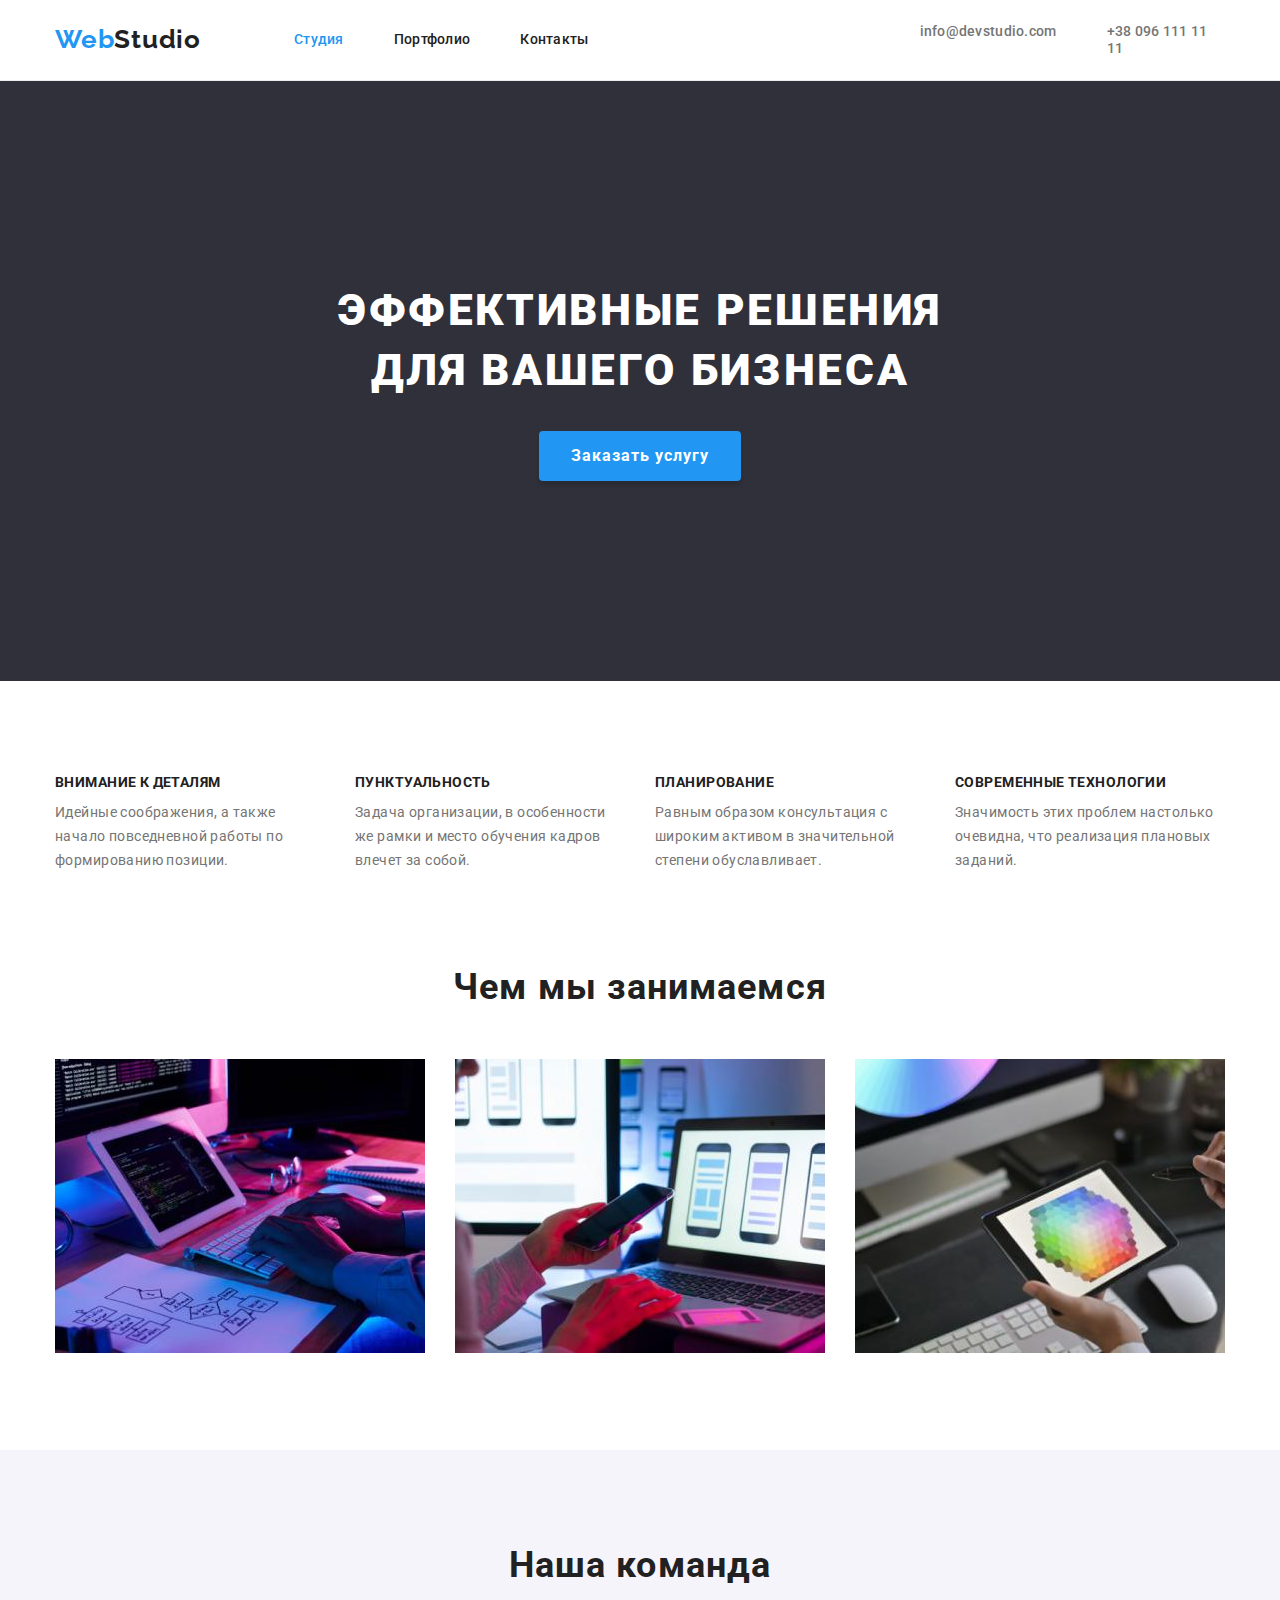
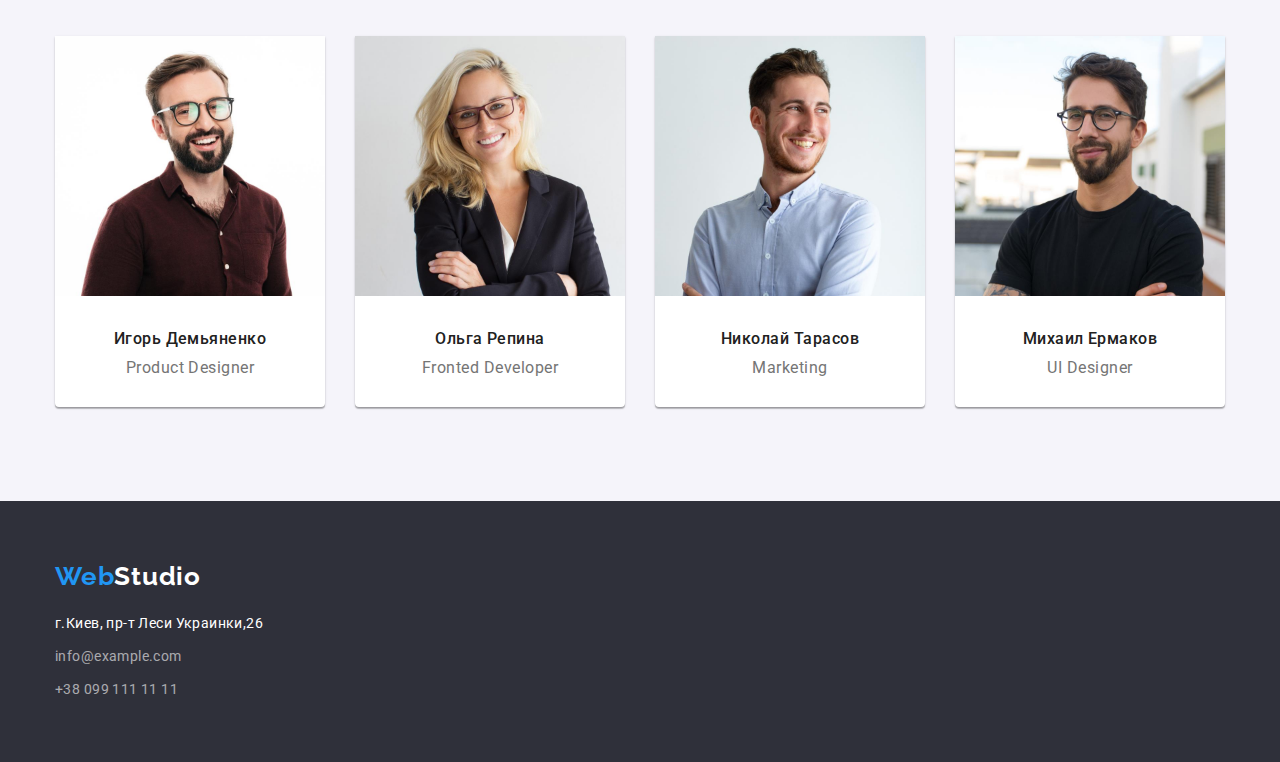
==== index.html @ 46202346 "create hw4" ====
<!DOCTYPE html>
<html lang="ru">
<head>
    <meta charset="UTF-8">
    <meta http-equiv="X-UA-Compatible" content="IE=edge">
    <meta name="viewport" content="width=device-width, initial-scale=1.0">
    <title lang="en">Web Studio</title>
    <link rel="stylesheet" href="https://fonts.googleapis.com/css2?family=Raleway:wght@700&family=Roboto:wght@400;500;700;900&display=swap">
    <link rel="stylesheet" href="https://cdnjs.cloudflare.com/ajax/libs/modern-normalize/1.1.0/modern-normalize.css">
    <link rel="stylesheet" href="./css/styles.css">
    
    

</head>

<body class="page">
    
    <header class="header">
        <div class="container">
        <div class="nav-container">
            <a href="#hero" class="logo" lang="en"><span class="bluelogo">Web</span>Studio</a>
        <nav class="navigation">
            <ul class="navigation-items list">
                <li class="nav-item"><a href="#hero" class="navigation-link current contactinfo">Студия</a></li>
                <li class="nav-item"><a href="./portfolio.html" class="navigation-link contactinfo">Портфолио</a></li>
                <li class="nav-item"><a href="#contacts" class="navigation-link contactinfo">Контакты</a></li>
            </ul>
        </nav>
            <ul class="contact list">
                <li class="contact-item"><a href="mailto:info@devstudio.com" class="contactmail contactinfo">info@devstudio.com</a></li>
                <li class="contact-item"><a href="tel:+380961111111" class="contactphone contactinfo">+38 096 111 11 11</a></li>
            </ul>
        </div>
        </div>
    </header>

    
    <main>
    
        <section class="hero" id="hero">
            <h1 class="hero-title">Эффективные решения для вашего бизнеса</h1>
            <button type="button" class="reserv">Заказать услугу</button>
        </section>
    
        <section class="section benefits">
        <div class="container">
            <h2 class="visually-hidden">Преимущества</h2>
            <ul class="ourbenefits list">
                <li class="benefits-items">
                    <h3 class="benefits-subtitle">Внимание к деталям</h3>
                    <p class="benefits-text"> Идейные соображения, а также начало повседневной работы по формированию позиции.</p>
                </li>
                <li class="benefits-items">
                    <h3 class="benefits-subtitle">Пунктуальность</h3>
                    <p class="benefits-text"> Задача организации, в особенности же рамки и место обучения кадров влечет за собой.</p>
                </li>
                <li class="benefits-items">
                    <h3 class="benefits-subtitle">Планирование</h3>
                    <p class="benefits-text"> Равным образом консультация с широким активом в значительной степени обуславливает.</p>   
                </li>
                <li class="benefits-items">
                    <h3 class="benefits-subtitle">Современные технологии</h3>
                    <p class="benefits-text"> Значимость этих проблем настолько очевидна, что реализация плановых заданий.</p>     
                </li>
            </ul>
        </div>
        </section>

        <section class="about-us section">
        <div class="container">
            <h2 class="section-title">Чем мы занимаемся</h2>
            <ul class="aboutusgallery list">
                <li class="about-item"><img src="./images/img1.jpg" alt="розробка програмного забеспечення" width="370" class="aboutusimg"></li>
                <li class="about-item"><img src="./images/img2.jpg" alt="тестування мобільного додатку" width="370" class="aboutusimg"></li>
                <li class="about-item"><img src="./images/img3.jpg" alt="робота з політрою кольорів" width="370" class="aboutusimg"></li>
            </ul>
        </div>
        </section>
        
        <section class="section team">
            <div class="container">
            <h2 class="team-title">Наша команда</h2>
            <ul class="teamgallery list">
                <li class="team-item">
                    <img src="./images/igorfoto.jpg" alt="foto igor designer" width="270" height="260" class="member-img">
                    <div class="info-team">
                    <h3 class="subtitle-membername">Игорь Демьяненко</h3>
                    <p class="text-memberposition" lang="en">Product Designer</p>
                    </div>
                </li>
                <li class="team-item">
                    <img src="./images/olgafoto.jpg" alt="foto olga developer" width="270" height="260" class="member-img">
                    <div class="info-team">
                    <h3 class="subtitle-membername">Ольга Репина</h3>
                    <p class="text-memberposition" lang="en">Fronted Developer</p>
                    </div>
                </li>
                <li class="team-item">
                    <img src="./images/nikolayfoto.jpg" alt="foto nikolay marketing" width="270" height="260" class="member-img">
                    <div class="info-team">
                    <h3 class="subtitle-membername">Николай Тарасов</h3>
                    <p class="text-memberposition" lang="en">Marketing</p>
                    </div>
                </li>
                <li class="team-item">
                    <img src="./images/michailfoto.jpg" alt="foto michail designer" width="270" height="260" class="member-img">
                    <div class="info-team">
                    <h3 class="subtitle-membername">Михаил Ермаков</h3>
                    <p class="text-memberposition" lang="en">UI Designer</p>
                    </div>
                </li>
            </ul>
            </div>
        </section>
        
    </main>

    
    <footer class="footer" id="contacts">
        <div class="container">
            <div class="contacts-container">
          <a href="/index.html" class="logofooter"><span class="bluelogo">Web</span>Studio</a>
          <address class="address">
              <ul class="address list">
                  <li class="address-item">
                  <a href="https://www.google.com/maps/place/%D0%B1%D1%83%D0%BB%D1%8C%D0%B2%D0%B0%D1%80+%D0%9B%D0%B5%D1%81%D1%96+%D0%A3%D0%BA%D1%80%D0%B0%D1%97%D0%BD%D0%BA%D0%B8,+26,+%D0%9A%D0%B8%D1%97%D0%B2,+02000/@50.4265807,30.5361971,17z/data=!3m1!4b1!4m5!3m4!1s0x40d4cf0e033ecbe9:0x57a4dffefec77da0!8m2!3d50.4265807!4d30.5383858" target="_blank" class="addresslink-footer contactinfo">г.Киев, пр-т Леси Украинки,26</a>
                  </li> 
                  <li class="address-item">
                  <a href="mailto:info@example.com" class="mail-footer contactinfo">info@example.com</a>
                  </li>
                  <li class="address-item">
                  <a href="tel:+380991111111" class="phone-footer contactinfo">+38 099 111 11 11</a>
                  </li>
            </ul>
          </address>
        </div>
        </div>
    </footer>

</body>
</html>
---- css/styles.css ----
/* основний колір тексту - #212121 */
/* другий колір тексту - #757575 */
/* білий текст та фон - #FFFFFF */
/* колір тексту футер - rgba(255, 255, 255, 0.6) */
/* колір акценту - #2196F3 */
/* колір фону 1 - #E5E5E5 */
/* колір фону 2 - #F5F4FA */
/* колір фону herofooter - #2F303A */
/* шрифти - Roboto, Raleway */

:root {
    --primary-text-color:#212121 ;
    --secondary-text-color: #757575;
    --mainwhite-color:#FFFFFF;
    --color-text-footer:rgba(255, 255, 255, 0.6);
    --accent-color:#2196F3;
    --primary-bg-color: #E5E5E5;
    --secondary-bg-color:#F5F4FA;
    --hero-bg-color:#2F303A;
}
.visually-hidden {
    position: absolute;
    width: 1px;
    height: 1px;
    margin: -1px;
    border: 0;
    padding: 0;
    white-space: nowrap;
    clip-path: inset(100%);
    clip: rect(0 0 0 0);
    overflow: hidden;
}
html {
    scroll-behavior: smooth;
}
body {
    font-family: "Roboto",sans-serif;
    font-size: 14px;
    color: var(--primary-text-color);
    background-color: var(--mainwhite-color);
}
.list {
    list-style: none;
}
h1,
h2,
h3,
h4,
h5,
h6,
p,
ul {
    margin: 0;
    padding: 0;
}
.container {
    width: 1200px;
    margin: 0 auto;
    padding-left: 15px;
    padding-right: 15px;
}
.section {
    padding-top: 94px;
    padding-bottom: 94px;
}

/* Header */

.bluelogo {
    color:var(--accent-color);
}
.container > .nav-container {
    display: flex;
    align-items: center;
}
.logo {
    display: block;
    font-weight: 700;
    font-family: "Raleway", sans-serif;
    font-size: 26px;
    line-height: 1.19;
    letter-spacing: 0.03em;
    color:var(--primary-text-color);
    text-decoration: none;
    padding-top: 24px;
    padding-bottom: 25px;
}
.navigation {
    margin-left: 93px;
}
.navigation-link {
    text-decoration: none;
    font-weight: 500;
    line-height: 1.14;
    letter-spacing: 0.02em; 
    color:var(--primary-text-color);
    padding-top: 32px;
    padding-bottom: 32px;
}
.navigation-items {
    display: flex;
}
.nav-item:not(:last-child) {
    margin-right: 50px;
}
.navigation-link.current {
    color: var(--accent-color);
}
.contact {
    display: flex;
    margin-left: 331px;
}
.contact > .contact-item:not(:last-child) {
    margin-right: 50px;
}
.contactinfo:hover,
.contactinfo:focus {
   color:var(--accent-color);
}
.contactphone, 
.contactmail {
    text-decoration: none;
    font-weight: 500;
    line-height: 1.14;
    letter-spacing: 0.02em;  
    color:var(--secondary-text-color);
}
.header {
    border-bottom: 1px solid #ECECEC;
}

/* Hero */

.hero {
    background-image: url(../images/bg.jpg);
    padding-top: 200px;
    padding-bottom: 200px;
}
.hero-title {
    color: var(--mainwhite-color);
    font-weight: 900;
    font-size: 44px;
    line-height: 1.36;
    text-align: center;
    letter-spacing: 0.06em;
    text-transform: uppercase;
    margin-bottom: 30px;
    margin-left: auto;
    margin-right: auto;
    width: 696px;
}
.reserv {
    background-color: var(--accent-color);
    color: var(--mainwhite-color);
    border: 0px;
    box-shadow: 0px 4px 4px rgba(0, 0, 0, 0.15);
    border-radius: 4px;
    font-weight: 700;
    font-size: 16px;
    line-height: 1.88;
    display: flex;
    align-items: center;
    text-align: center;
    letter-spacing: 0.06em;
    padding: 10px 32px;
    margin: 0 auto;
}
.reserv,
.button {
    cursor: pointer;
}
.reserv:hover,
.reserv:focus {
    background-color: #188CE8;
}
/* Benefits */

.benefits-subtitle {
    color: var(--primary-text-color);
    font-weight: 700;
    line-height: 1.14;
    font-size: 14px;
    letter-spacing: 0.03em;
    text-transform: uppercase;
    margin-bottom: 10px;
}
.benefits-text {
    color: var(--secondary-text-color);
    line-height: 1.71;
    letter-spacing: 0.03em;
}
.benefits-items {
    flex-basis: calc(100%/3 - 30px);
}
.benefits-items:not(:first-child) {
    margin-left: 30px;
}
.section-title {
    font-weight: 700;
    font-size: 36px;
    line-height: 1.17;
    text-align: center;
    letter-spacing: 0.03em;
    margin-bottom: 50px;
}
.aboutusgallery,
.ourbenefits {
    display: flex;
    justify-content: center;
}

/* about us */
.about-us {
    padding-top: 0;
}
.about-item:not(:first-child) {
    margin-left: 30px;
}
/* Team */

.team {
    background-color: var(--secondary-bg-color);
}
.subtitle-membername {
    font-weight: 500;
    font-size: 16px;
    line-height: 1.19;
    letter-spacing: 0.03em;
    text-align: center;
    margin-bottom: 10px;
}
.text-memberposition {
    color:var(--secondary-text-color);
    font-size: 16px;
    line-height: 1.19;
    letter-spacing: 0.03em;
    text-align: center;
}
.teamgallery {
    display: flex;
    justify-content: center;
}
.team-item {
    flex-basis: calc(100%/4 - 30px);
    background-color: var(--mainwhite-color);
    box-shadow: 0px 1px 3px rgba(0, 0, 0, 0.12), 0px 1px 1px rgba(0, 0, 0, 0.14), 0px 2px 1px rgba(0, 0, 0, 0.2);
    border-radius: 0px 0px 4px 4px;
}
.team-item:not(:first-child) {
    margin-left: 30px;
}
.team-title {
    font-weight: 700;
    font-size: 36px;
    line-height: 1.17;
    text-align: center;
    letter-spacing: 0.03em;
    margin-bottom: 50px;
}
.info-team {
    padding-top: 30px;
    padding-bottom: 30px;
}

/* Footer */

.footer {
    background-color: var(--hero-bg-color);
    padding-top: 60px;
    padding-bottom: 60px;
}
.addresslink-footer {
    color: var(--mainwhite-color);
    line-height: 1.714;
    letter-spacing: 0.03em;
    text-decoration: none;
}
.mail-footer, .phone-footer {
    color:var(--color-text-footer);
    line-height: 1.714;
    letter-spacing: 0.03em;
    text-decoration: none;
}
address {
    font-style: normal;
}
.logofooter {
    font-weight: 700;
    font-family: "Raleway", sans-serif;
    font-size: 26px;
    line-height: 1.19;
    letter-spacing: 0.03em;
    color:var(--mainwhite-color);
    text-decoration: none;
}
.address-item:not(:last-child) {
    margin-bottom: 9px;
}
.address-item:first-child {
    margin-top:20px
}
   
/* Portfolio */

.button-portfolio {
    background-color: var(--secondary-bg-color);
    color:var(--primary-text-color);
    border-radius: 4px;
    font-weight: 500;
    font-size: 16px;
    line-height: 1.63;
    text-align: center;
    letter-spacing: 0.03em;
    border: 0px;
    padding: 6px 22px;
}
.button-portfolio:hover,
.button-portfolio:focus {
    background-color: var(--accent-color);
    color: var(--mainwhite-color);
}
.filter-button {
    display: flex;
    justify-content: center;
    margin-bottom: 56px;
}
.button-item:not(:first-child) {
    margin-left: 8px;
}
.items-projects {
    display: flex;
    flex-wrap: wrap;
    justify-content: center; 
    margin-top: -30px;
    margin-left: -30px;
}
.projectcontainer {
    flex-basis: calc(100%/3 - 30px);
    margin-left: 30px;
    margin-top: 30px;
}
.portfolio-main {
    background-color: var(--primary-bg-color);
}
.project-subtitle {
    color: var(--primary-text-color);
    font-weight: 700;
    font-size: 18px;
    line-height: 2;
    letter-spacing: 0.06em;
    margin-bottom: 4px;
}
.project-text {
    color: var(--secondary-text-color);
    font-size: 16px;
    line-height: 1.88;
    letter-spacing: 0.03em;
}
.info-cards {
    border-bottom: 1px solid  #EEEEEE;
    border-left: 1px solid #EEEEEE;
    border-right: 1px solid #EEEEEE;
    padding: 20px 24px;
}
.link-portfolio {
    text-decoration: none;
}
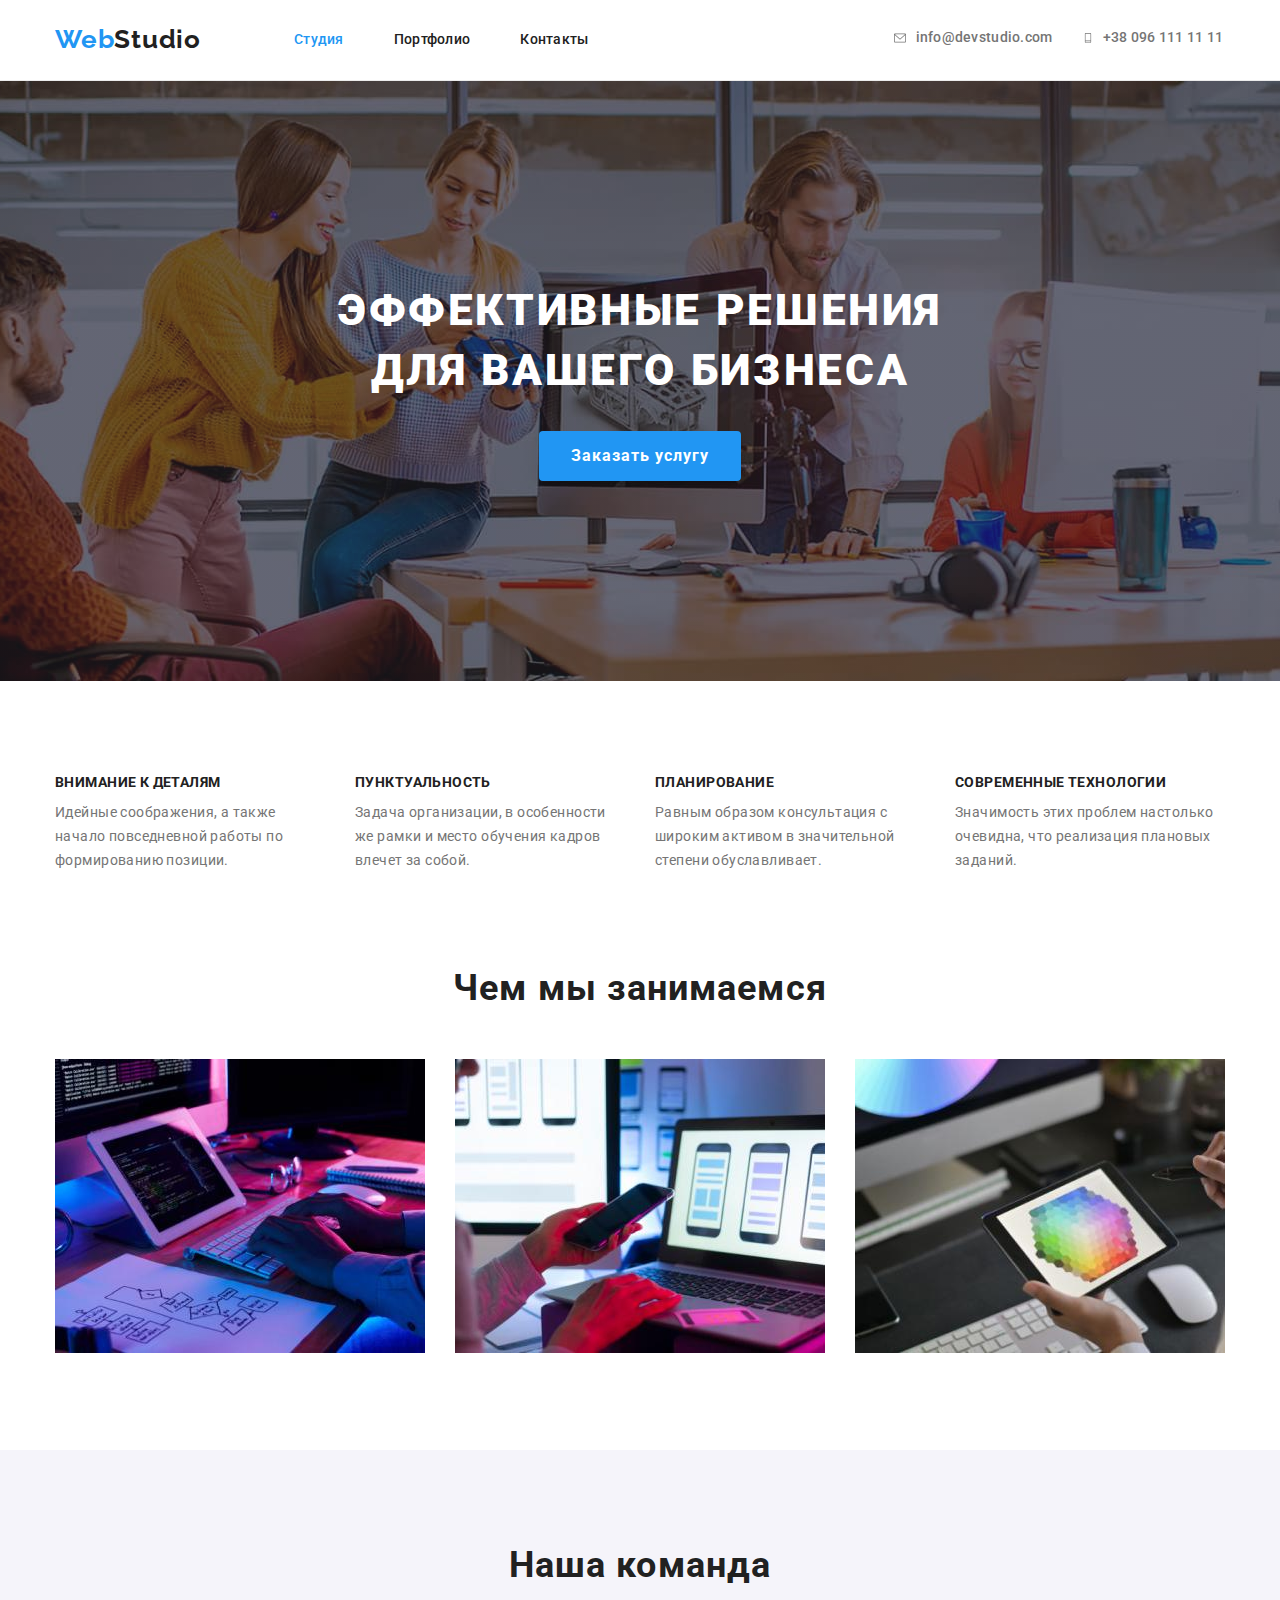
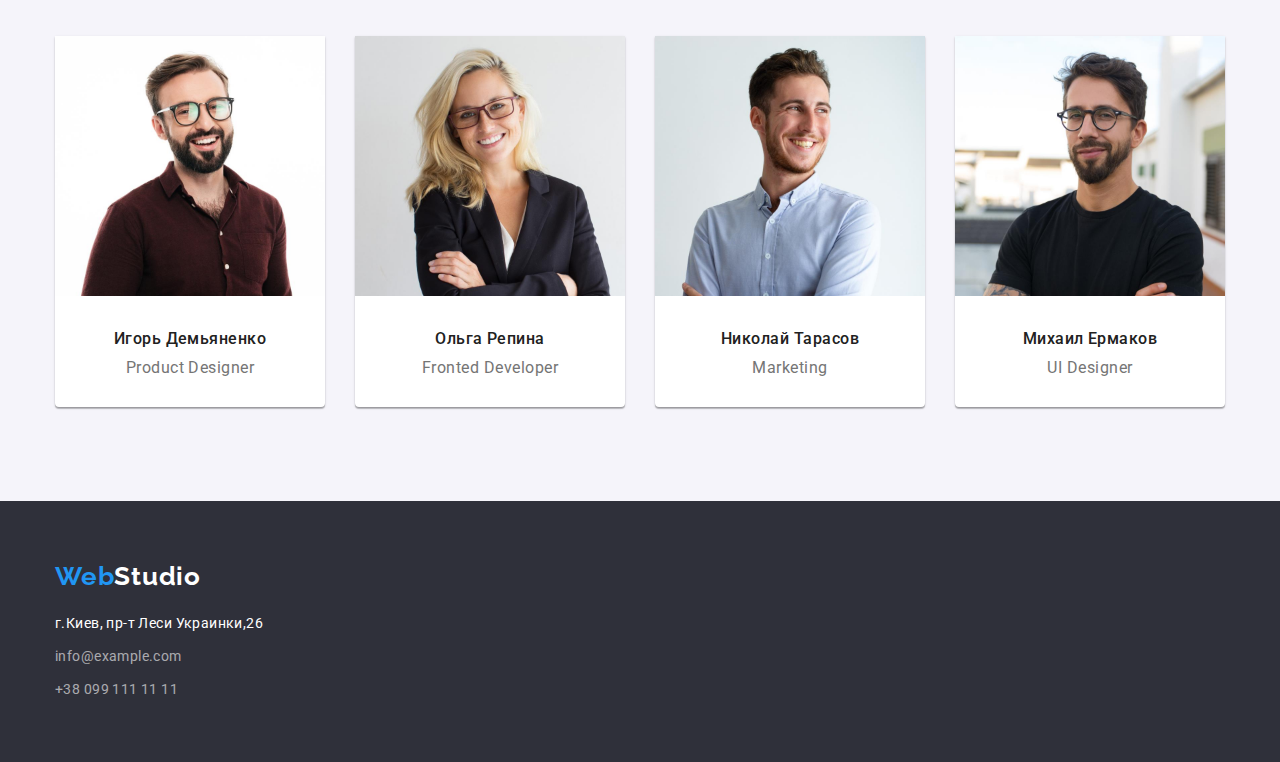
==== commit 08ba53c4: "add icons" ====
--- a/index.html
+++ b/index.html
@@ -27,8 +27,22 @@
             </ul>
         </nav>
             <ul class="contact list">
-                <li class="contact-item"><a href="mailto:info@devstudio.com" class="contactmail contactinfo">info@devstudio.com</a></li>
-                <li class="contact-item"><a href="tel:+380961111111" class="contactphone contactinfo">+38 096 111 11 11</a></li>
+                <li class="contact-item">
+                    <a href="mailto:info@devstudio.com" class="contactmail contactinfo">
+                        <svg class="email-icon" width="12px" height="16px">
+                            <use href="../images/icons.svg#icon-envelope"></use>
+                        </svg>
+                        info@devstudio.com
+                    </a>
+                </li>
+                <li class="contact-item">
+                    <a href="tel:+380961111111" class="contactphone contactinfo">
+                        <svg class="tel-icon" width="10px" height="16px">
+                            <use href="./images/icons.svg#icon-telephone"></use>
+                        </svg>
+                        +38 096 111 11 11
+                    </a>
+                </li>
             </ul>
         </div>
         </div>
--- a/css/styles.css
+++ b/css/styles.css
@@ -108,10 +108,27 @@
 }
 .contact {
     display: flex;
-    margin-left: 331px;
+    margin-left: 305px;
+}
+.contactinfo {
+    display: inline-flex;
+    align-items: center;
+}
+.email-icon,
+.tel-icon {
+    margin-right: 10px;
+    fill:#757575;
+}
+.email-icon:hover,
+.email-icon:focus {
+    fill:var(--accent-color);
+}
+.tel-icon:hover,
+.tel-icon:focus {
+    fill: var(--accent-color);
 }
 .contact > .contact-item:not(:last-child) {
-    margin-right: 50px;
+    margin-right: 30px;
 }
 .contactinfo:hover,
 .contactinfo:focus {
@@ -132,9 +149,15 @@
 /* Hero */
 
 .hero {
-    background-image: url(../images/bg.jpg);
+    background-image: linear-gradient(to right, rgba(47, 48, 58, .4) 40%, rgba(47, 48, 58, .4) 40%), url(../images/team.jpg);
+    background-size: cover;
+    background-position: center;
     padding-top: 200px;
     padding-bottom: 200px;
+    max-width: 1600px;
+    height: 600px;
+    margin-left: auto;
+    margin-right: auto;
 }
 .hero-title {
     color: var(--mainwhite-color);
@@ -318,6 +341,7 @@
 .button-portfolio:focus {
     background-color: var(--accent-color);
     color: var(--mainwhite-color);
+    box-shadow: 0px 2px rgba(0, 0, 0, 0.12), 0px 1px rgba(0, 0, 0, 0.08), 0px 3px rgba(0, 0, 0, 0.1);
 }
 .filter-button {
     display: flex;
@@ -337,7 +361,11 @@
 .projectcontainer {
     flex-basis: calc(100%/3 - 30px);
     margin-left: 30px;
-    margin-top: 30px;
+    margin-top: 30px; 
+}
+.projectcontainer:hover,
+.projectcontainer:focus {
+     box-shadow:1px 4px 6px rgba(0, 0, 0, 0.16), 0px 4px 4px rgba(0, 0, 0, 0.06), 0px 1px 1px rgba(0, 0, 0, 0.12);
 }
 .portfolio-main {
     background-color: var(--primary-bg-color);
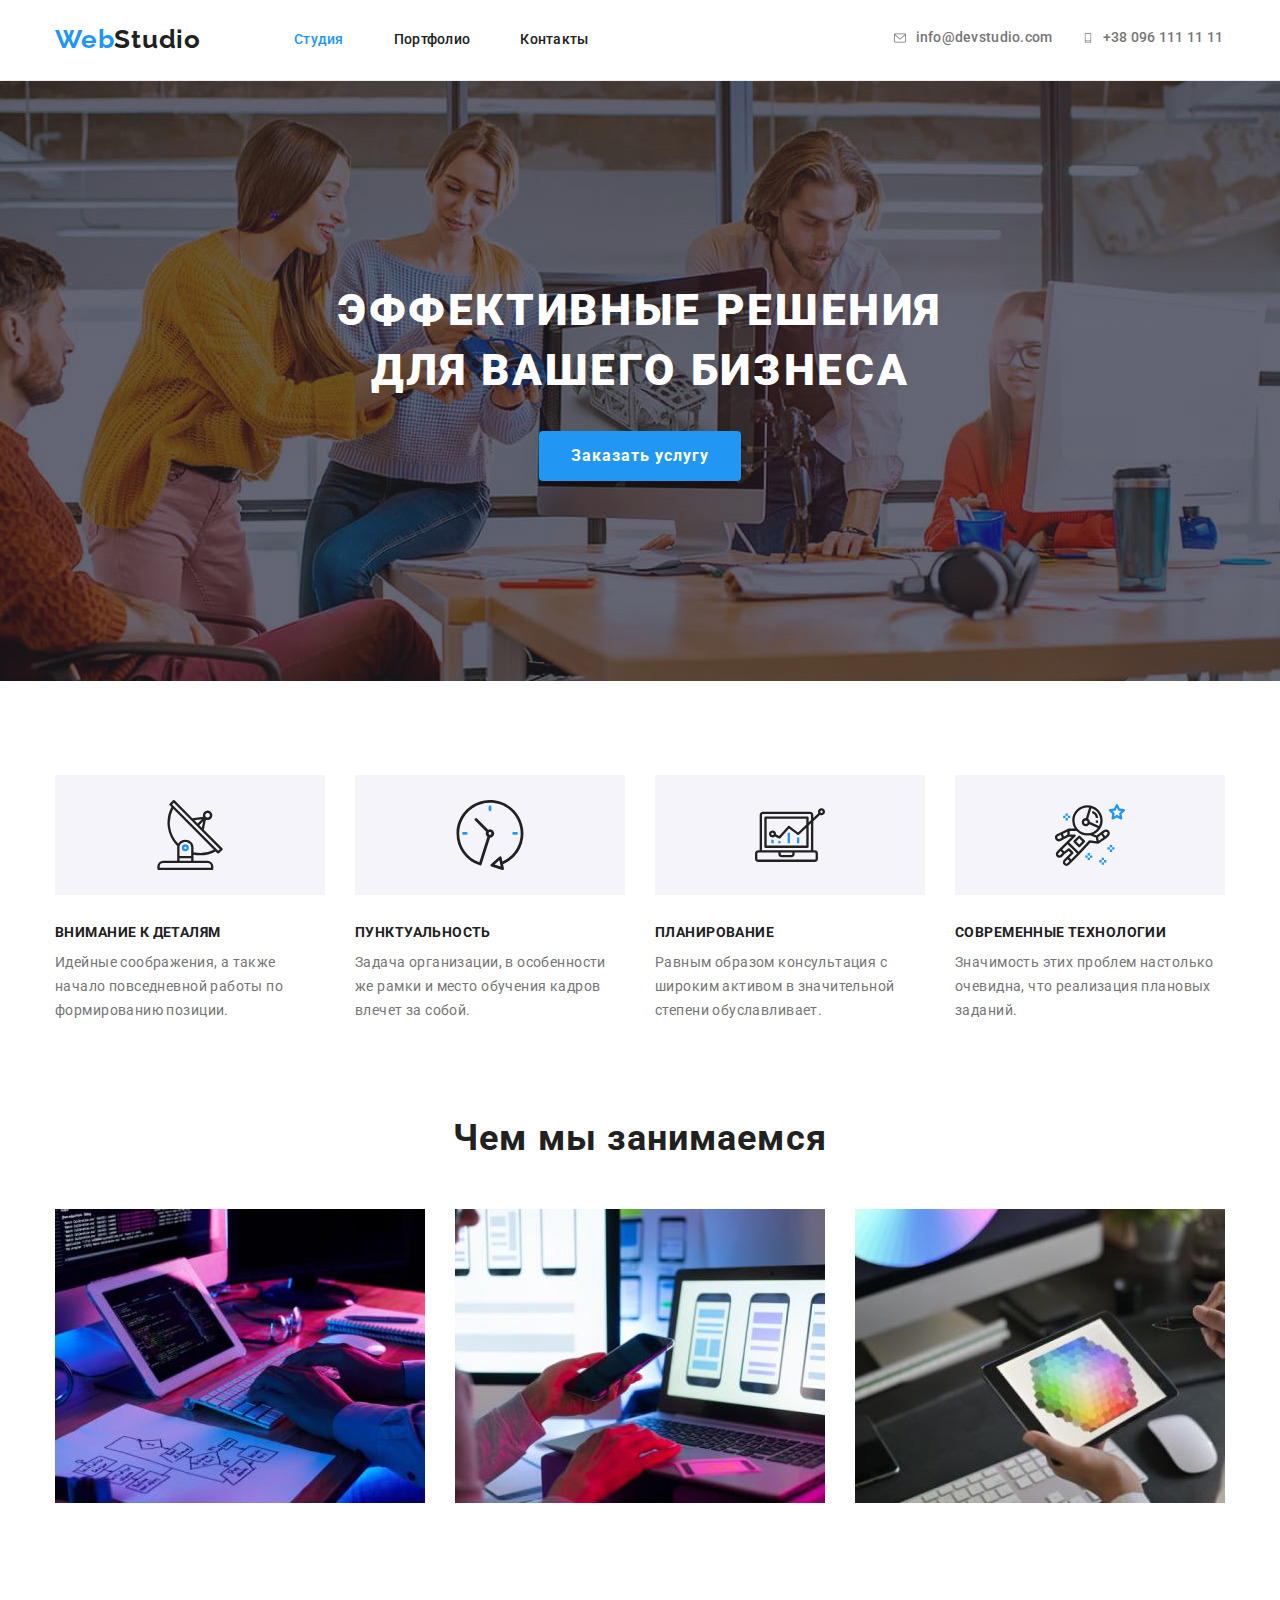
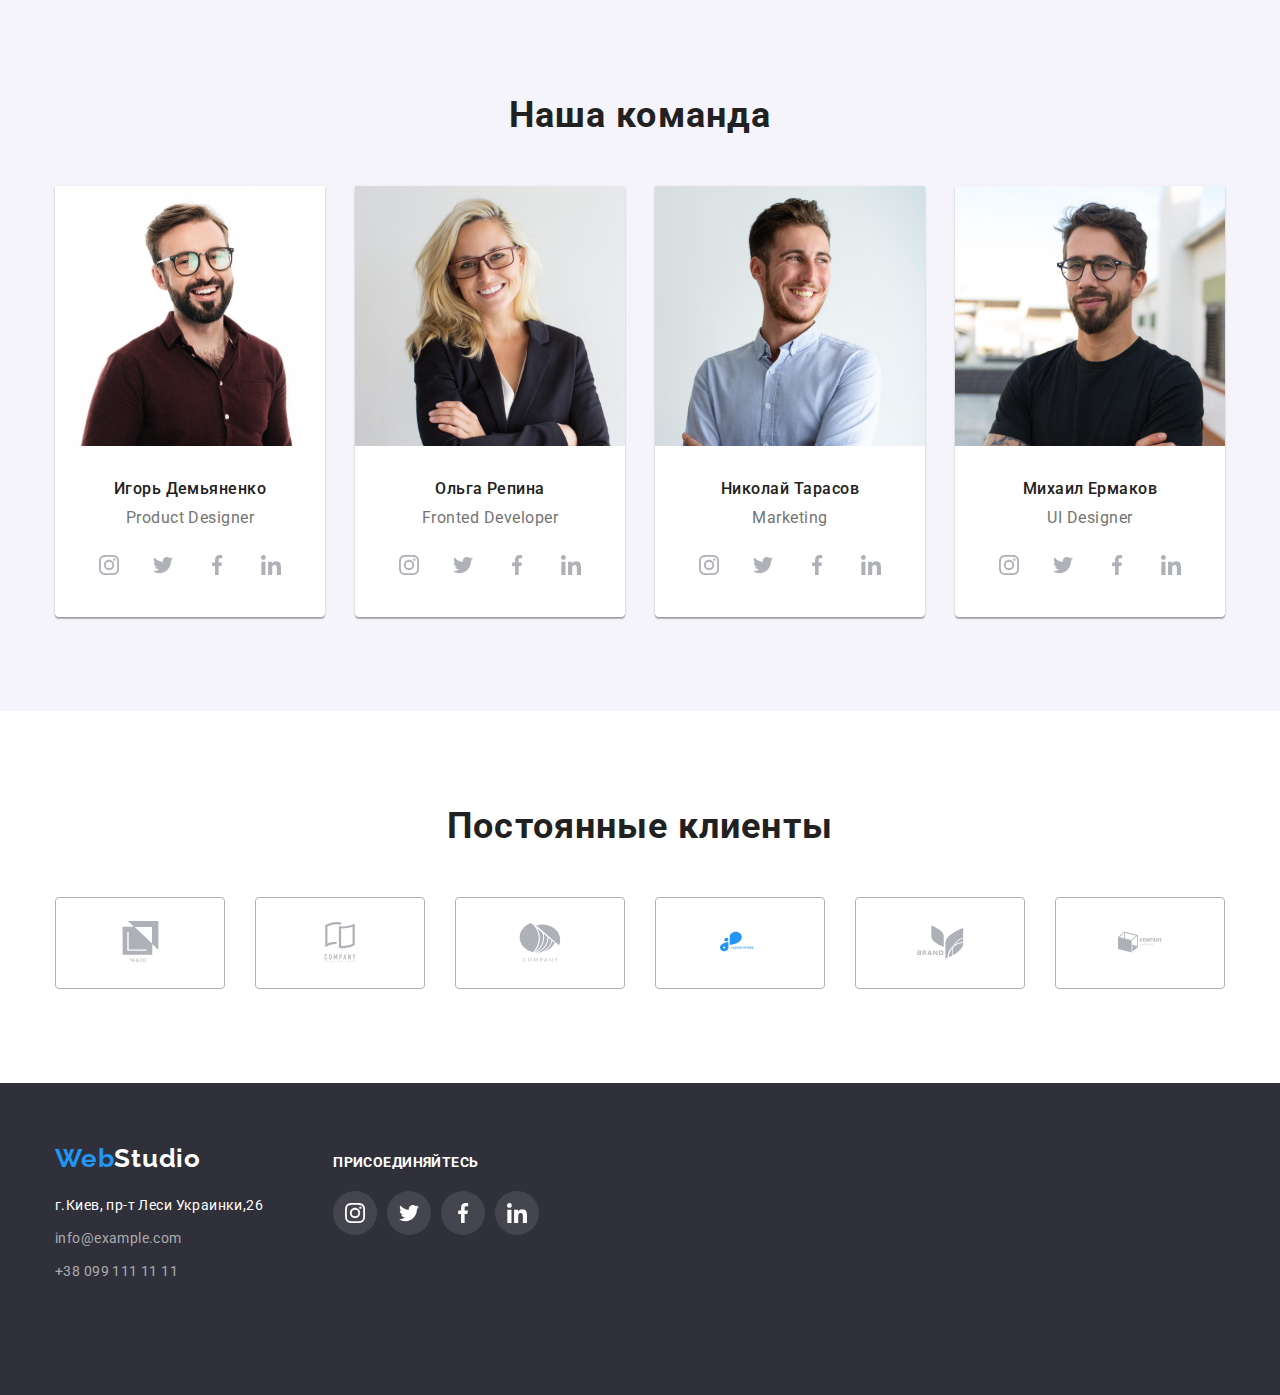
==== commit c1e8135b: "add icons" ====
--- a/index.html
+++ b/index.html
@@ -30,7 +30,7 @@
                 <li class="contact-item">
                     <a href="mailto:info@devstudio.com" class="contactmail contactinfo">
                         <svg class="email-icon" width="12px" height="16px">
-                            <use href="../images/icons.svg#icon-envelope"></use>
+                            <use href="./images/icons.svg#icon-envelope"></use>
                         </svg>
                         info@devstudio.com
                     </a>
@@ -61,18 +61,38 @@
             <h2 class="visually-hidden">Преимущества</h2>
             <ul class="ourbenefits list">
                 <li class="benefits-items">
+                    <div class="benefits-icon">
+                    <svg class="antenna-icon" width="70px" height="70px">
+                        <use href="./images/icons.svg#icon-antenna"></use>
+                    </svg>
+                    </div>
                     <h3 class="benefits-subtitle">Внимание к деталям</h3>
                     <p class="benefits-text"> Идейные соображения, а также начало повседневной работы по формированию позиции.</p>
                 </li>
                 <li class="benefits-items">
+                    <div class="benefits-icon">
+                    <svg class="clock-icon" width="70px" height="70px">
+                        <use href="./images/icons.svg#icon-clock"></use>
+                    </svg>
+                    </div>
                     <h3 class="benefits-subtitle">Пунктуальность</h3>
                     <p class="benefits-text"> Задача организации, в особенности же рамки и место обучения кадров влечет за собой.</p>
                 </li>
                 <li class="benefits-items">
+                    <div class="benefits-icon">
+                    <svg class="diagram-icon" width="70px" height="70px">
+                        <use href="./images/icons.svg#icon-diagram"></use>
+                    </svg>
+                    </div>
                     <h3 class="benefits-subtitle">Планирование</h3>
                     <p class="benefits-text"> Равным образом консультация с широким активом в значительной степени обуславливает.</p>   
                 </li>
                 <li class="benefits-items">
+                    <div class="benefits-icon">
+                    <svg class="astronaut-icon" width="70px" height="70px">
+                        <use href="./images/icons.svg#icon-astronaut"></use>
+                    </svg>
+                    </div>
                     <h3 class="benefits-subtitle">Современные технологии</h3>
                     <p class="benefits-text"> Значимость этих проблем настолько очевидна, что реализация плановых заданий.</p>     
                 </li>
@@ -101,6 +121,36 @@
                     <h3 class="subtitle-membername">Игорь Демьяненко</h3>
                     <p class="text-memberposition" lang="en">Product Designer</p>
                     </div>
+                    <ul class="social list">
+                        <li class="social-item">
+                            <a href="/" class="instagram social-link">
+                                <svg class="instagram-icon" width="20" height="20">
+                                    <use href="./images/icons.svg#icon-instagram"></use>
+                                </svg>
+                            </a>
+                        </li>
+                        <li class="social-item">
+                            <a href="/" class="twitter social-link">
+                                <svg class="twitter-icon" width="20" height="20">
+                                    <use href="./images/icons.svg#icon-twitter"></use>
+                                </svg>
+                            </a>
+                        </li>
+                        <li class="social-item">
+                            <a href="/" class="facebook social-link">
+                                <svg class="facebook" width="20" height="20">
+                                    <use href="./images/icons.svg#icon-facebook"></use>
+                                </svg>
+                            </a>
+                        </li>
+                        <li class="social-item">
+                            <a href="/" class="linkedin social-link" width="20" height="20">
+                                <svg class="linkedin" width="20" height="20">
+                                    <use href="./images/icons.svg#icon-linkedin"></use>
+                                </svg>
+                            </a>
+                        </li>
+                    </ul>
                 </li>
                 <li class="team-item">
                     <img src="./images/olgafoto.jpg" alt="foto olga developer" width="270" height="260" class="member-img">
@@ -108,6 +158,36 @@
                     <h3 class="subtitle-membername">Ольга Репина</h3>
                     <p class="text-memberposition" lang="en">Fronted Developer</p>
                     </div>
+                    <ul class="social list">
+                        <li class="social-item">
+                            <a href="/" class="instagram social-link">
+                                <svg class="instagram-icon" width="20" height="20">
+                                    <use href="./images/icons.svg#icon-instagram"></use>
+                                </svg>
+                            </a>
+                        </li>
+                        <li class="social-item">
+                            <a href="/" class="twitter social-link">
+                                <svg class="twitter-icon" width="20" height="20">
+                                    <use href="./images/icons.svg#icon-twitter"></use>
+                                </svg>
+                            </a>
+                        </li>
+                        <li class="social-item">
+                            <a href="/" class="facebook social-link">
+                                <svg class="facebook" width="20" height="20">
+                                    <use href="./images/icons.svg#icon-facebook"></use>
+                                </svg>
+                            </a>
+                        </li>
+                        <li class="social-item">
+                            <a href="/" class="linkedin social-link" width="20" height="20">
+                                <svg class="linkedin" width="20" height="20">
+                                    <use href="./images/icons.svg#icon-linkedin"></use>
+                                </svg>
+                            </a>
+                        </li>
+                    </ul>
                 </li>
                 <li class="team-item">
                     <img src="./images/nikolayfoto.jpg" alt="foto nikolay marketing" width="270" height="260" class="member-img">
@@ -115,6 +195,36 @@
                     <h3 class="subtitle-membername">Николай Тарасов</h3>
                     <p class="text-memberposition" lang="en">Marketing</p>
                     </div>
+                    <ul class="social list">
+                        <li class="social-item">
+                            <a href="/" class="instagram social-link">
+                                <svg class="instagram-icon" width="20" height="20">
+                                    <use href="./images/icons.svg#icon-instagram"></use>
+                                </svg>
+                            </a>
+                        </li>
+                        <li class="social-item">
+                            <a href="/" class="twitter social-link">
+                                <svg class="twitter-icon" width="20" height="20">
+                                    <use href="./images/icons.svg#icon-twitter"></use>
+                                </svg>
+                            </a>
+                        </li>
+                        <li class="social-item">
+                            <a href="/" class="facebook social-link">
+                                <svg class="facebook" width="20" height="20">
+                                    <use href="./images/icons.svg#icon-facebook"></use>
+                                </svg>
+                            </a>
+                        </li>
+                        <li class="social-item">
+                            <a href="/" class="linkedin social-link" width="20" height="20">
+                                <svg class="linkedin" width="20" height="20">
+                                    <use href="./images/icons.svg#icon-linkedin"></use>
+                                </svg>
+                            </a>
+                        </li>
+                    </ul>
                 </li>
                 <li class="team-item">
                     <img src="./images/michailfoto.jpg" alt="foto michail designer" width="270" height="260" class="member-img">
@@ -122,8 +232,87 @@
                     <h3 class="subtitle-membername">Михаил Ермаков</h3>
                     <p class="text-memberposition" lang="en">UI Designer</p>
                     </div>
-                </li>
-            </ul>
+                    <ul class="social list">
+                        <li class="social-item">
+                            <a href="/" class="instagram social-link">
+                                <svg class="instagram-icon" width="20" height="20">
+                                    <use href="./images/icons.svg#icon-instagram"></use>
+                                </svg>
+                            </a>
+                        </li>
+                        <li class="social-item">
+                            <a href="/" class="twitter social-link">
+                                <svg class="twitter-icon" width="20" height="20">
+                                    <use href="./images/icons.svg#icon-twitter"></use>
+                                </svg>
+                            </a>
+                        </li>
+                        <li class="social-item">
+                            <a href="/" class="facebook social-link">
+                                <svg class="facebook" width="20" height="20">
+                                    <use href="./images/icons.svg#icon-facebook"></use>
+                                </svg>
+                            </a>
+                        </li>
+                        <li class="social-item">
+                            <a href="/" class="linkedin social-link" width="20" height="20">
+                                <svg class="linkedin" width="20" height="20">
+                                    <use href="./images/icons.svg#icon-linkedin"></use>
+                                </svg>
+                            </a>
+                        </li>
+                    </ul>
+                </li>
+            </ul>
+            </div>
+        </section>
+        <section class="clients section">
+            <div class="container">
+                <h2 class="clients-title">Постоянные клиенты</h2>
+                <ul class="clients list">
+                    <li class="clients-item">
+                        <a href="/" class="clients-icons">
+                            <svg class="client1" width="41" height="47">
+                              <use href="./images/icons.svg#icon-client1"></use>
+                            </svg>
+                        </a>
+                    </li>
+                    <li class="clients-item">
+                        <a href="/" class="clients-icons">
+                            <svg class="client2" width="40" height="52">
+                              <use href="./images/icons.svg#icon-client2"></use>
+                            </svg>
+                        </a>
+                    </li>
+                    <li class="clients-item">
+                        <a href="/" class="clients-icons">
+                            <svg class="client3" width="44" height="42">
+                              <use href="./images/icons.svg#icon-client3"></use>
+                            </svg>
+                        </a>
+                    </li>
+                    <li class="clients-item">
+                        <a href="/" class="clients-icons">
+                            <svg class="client4" width="85" height="41">
+                              <use href="./images/icons.svg#icon-client4"></use>
+                            </svg>
+                        </a>
+                    </li>
+                    <li class="clients-item">
+                        <a href="/" class="clients-icons">
+                            <svg class="client5" width="63" height="46">
+                              <use href="./images/icons.svg#icon-client5"></use>
+                            </svg>
+                        </a>
+                    </li>
+                    <li class="clients-item">
+                        <a href="/" class="clients-icons">
+                            <svg class="client6" width="94" height="44">
+                              <use href="./images/icons.svg#icon-client6"></use>
+                            </svg>
+                        </a>
+                    </li>
+                </ul>
             </div>
         </section>
         
@@ -131,9 +320,9 @@
 
     
     <footer class="footer" id="contacts">
-        <div class="container">
-            <div class="contacts-container">
-          <a href="/index.html" class="logofooter"><span class="bluelogo">Web</span>Studio</a>
+        <div class="footer-box container">
+          <div class="contacts-container">
+          <a href="../index.html" class="logofooter"><span class="bluelogo">Web</span>Studio</a>
           <address class="address">
               <ul class="address list">
                   <li class="address-item">
@@ -145,9 +334,42 @@
                   <li class="address-item">
                   <a href="tel:+380991111111" class="phone-footer contactinfo">+38 099 111 11 11</a>
                   </li>
-            </ul>
-          </address>
-        </div>
+              </ul>
+           </address>
+           </div>
+           <div class="join-container">
+            <p class="join-text">Присоединяйтесь</p>
+            <ul class="footer-social list">
+                <li class="footer-social-items">
+                    <a href="/" class="footer-social-link">
+                        <svg class="footer-instagram" width="20" height="20">
+                            <use href="./images/icons.svg#icon-instagram2"></use>
+                        </svg>
+                    </a>
+                </li>
+                <li class="footer-social-items">
+                    <a href="/" class="footer-social-link">
+                        <svg class="footer-twitter" width="20" height="20">
+                            <use href="./images/icons.svg#icon-twitter2"></use>
+                        </svg>
+                    </a>
+                </li>
+                <li class="footer-social-items">
+                    <a href="/" class="footer-social-link">
+                        <svg class="footer-facebook" width="20" height="20">
+                            <use href="./images/icons.svg#icon-facebook2"></use>
+                        </svg>
+                    </a>
+                </li>
+                <li class="footer-social-items">
+                    <a href="/" class="footer-social-link">
+                        <svg class="footer-linkedin" width="20" height="20">
+                            <use href="./images/icons.svg#icon-linkedin2"></use>
+                        </svg>
+                    </a>
+                </li>
+            </ul>
+           </div>
         </div>
     </footer>
 
--- a/css/styles.css
+++ b/css/styles.css
@@ -231,7 +231,16 @@
     display: flex;
     justify-content: center;
 }
-
+.benefits-icon {
+    display: flex;
+    justify-content: center;
+    background-color: var(--secondary-bg-color);
+    padding-top: 25px;
+    padding-bottom: 25px;
+    padding-left: 100px;
+    padding-right: 100px;
+    margin-bottom: 30px;
+}
 /* about us */
 .about-us {
     padding-top: 0;
@@ -282,8 +291,51 @@
 }
 .info-team {
     padding-top: 30px;
-    padding-bottom: 30px;
-}
+}
+.social {
+    display: flex;
+    justify-content: center;
+    margin-bottom: 30px;
+    margin-top: 16px;
+}
+.social-link {
+    display: flex;
+    align-items: center;
+    justify-content: center;
+    width: 44px;
+    height: 44px;
+}
+.social-item:not(:first-child) {
+    margin-left: 10px;
+}
+
+/* Clients */
+
+.clients-title {
+    font-weight: 700;
+    font-size: 36px;
+    line-height: 1.17;
+    text-align: center;
+    letter-spacing: 0.03em;
+    margin-bottom: 50px;
+}
+.container>.clients {
+    display: flex;
+    justify-content: center;
+}
+.clients-item {
+    display: flex;
+    align-items: center;
+    justify-content: center;
+    width: 170px;
+    height: 92px;
+    border: 1px solid #AFB1B8;
+    border-radius: 4px;
+}
+.clients-item:not(:first-child) {
+    margin-left: 30px;
+}
+
 
 /* Footer */
 
@@ -322,7 +374,37 @@
 .address-item:first-child {
     margin-top:20px
 }
-   
+.footer-box {
+    display: flex;
+}
+.join-text {
+    color: var(--mainwhite-color);
+    font-weight: 700;
+    line-height: 1.14;
+    letter-spacing: 0.03em;
+    text-transform: uppercase;
+    margin-bottom: 20px;
+}
+.join-container {
+    padding-top: 12px;
+    padding-bottom: 100px;
+    margin-left: 70px;
+}
+.footer-social {
+    display: flex;
+}
+.footer-social-link {
+    display: flex;
+    align-items: center;
+    justify-content: center;
+    width: 44px;
+    height: 44px;
+    background-color: rgba(255, 255, 255, 0.1);
+    border-radius: 50%;
+}
+.footer-social-items:not(:first-child) {
+    margin-left: 10px;
+}
 /* Portfolio */
 
 .button-portfolio {
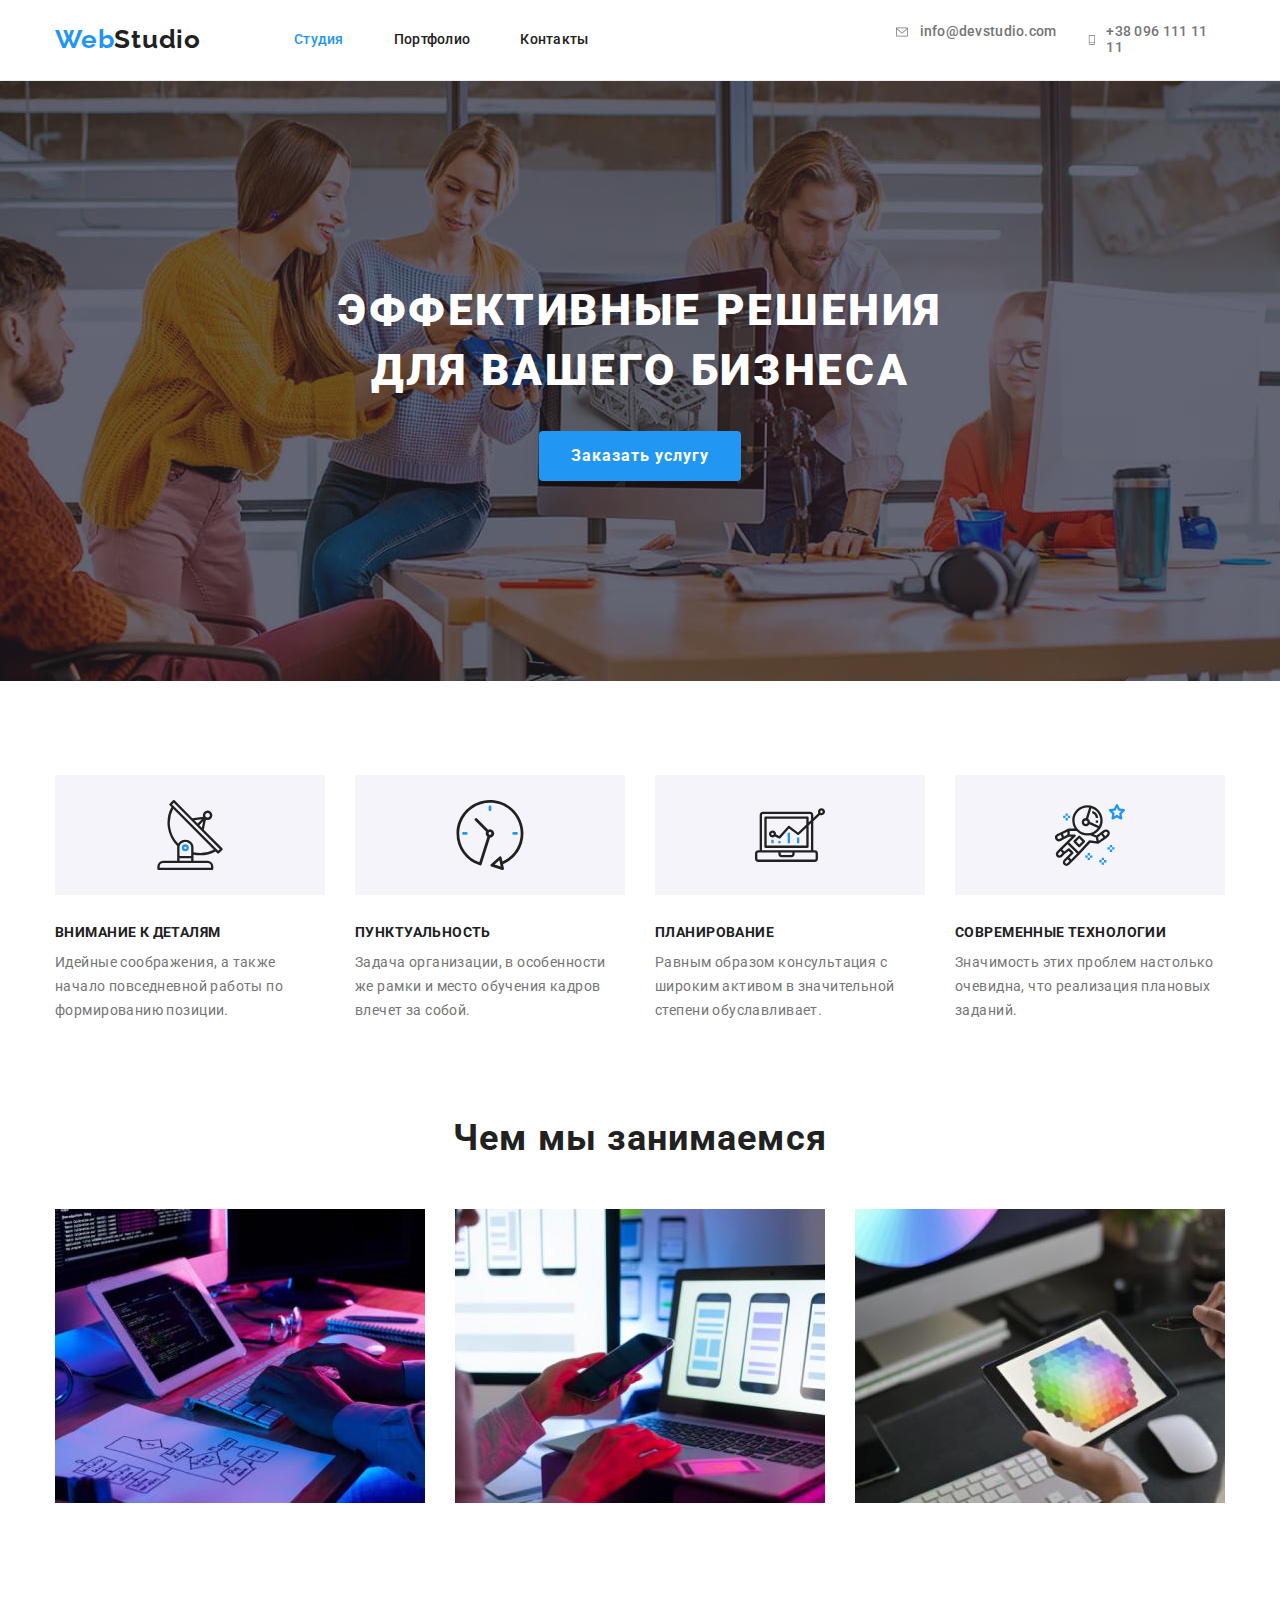
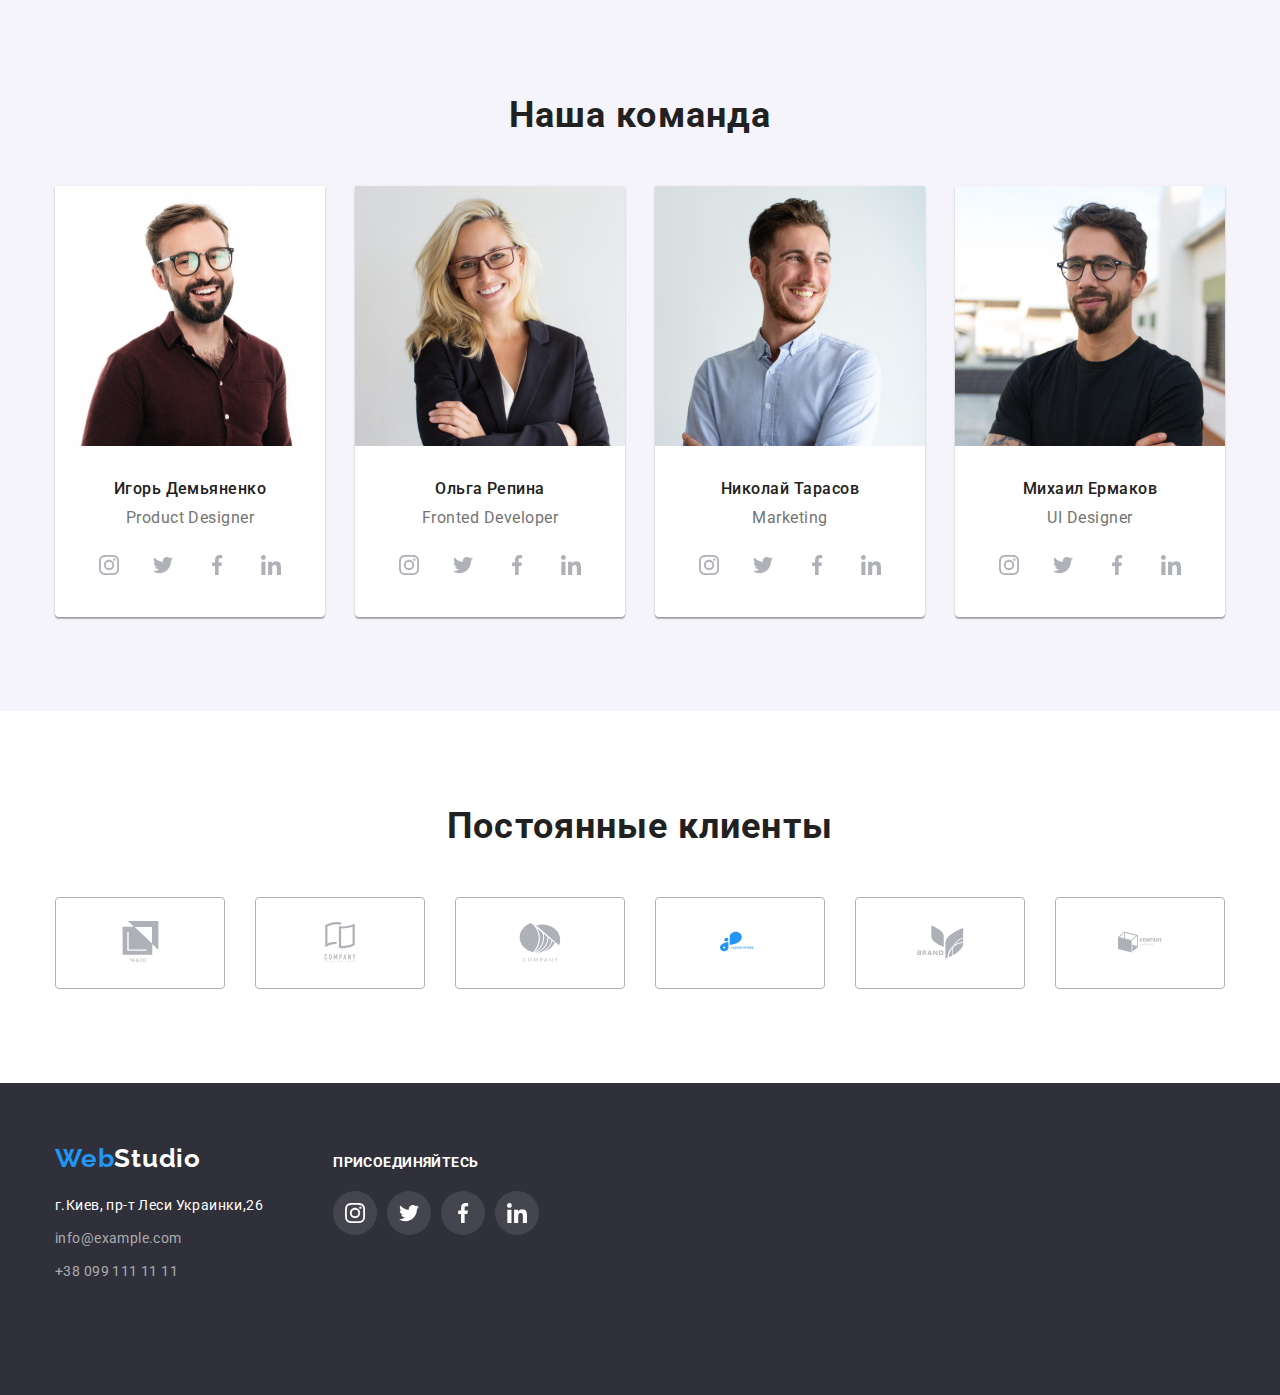
==== commit aed95d35: "add icon" ====
--- a/index.html
+++ b/index.html
@@ -29,7 +29,7 @@
             <ul class="contact list">
                 <li class="contact-item">
                     <a href="mailto:info@devstudio.com" class="contactmail contactinfo">
-                        <svg class="email-icon" width="12px" height="16px">
+                        <svg class="email-icon" width="16px" height="12px">
                             <use href="./images/icons.svg#icon-envelope"></use>
                         </svg>
                         info@devstudio.com
--- a/css/styles.css
+++ b/css/styles.css
@@ -336,7 +336,6 @@
     margin-left: 30px;
 }
 
-
 /* Footer */
 
 .footer {
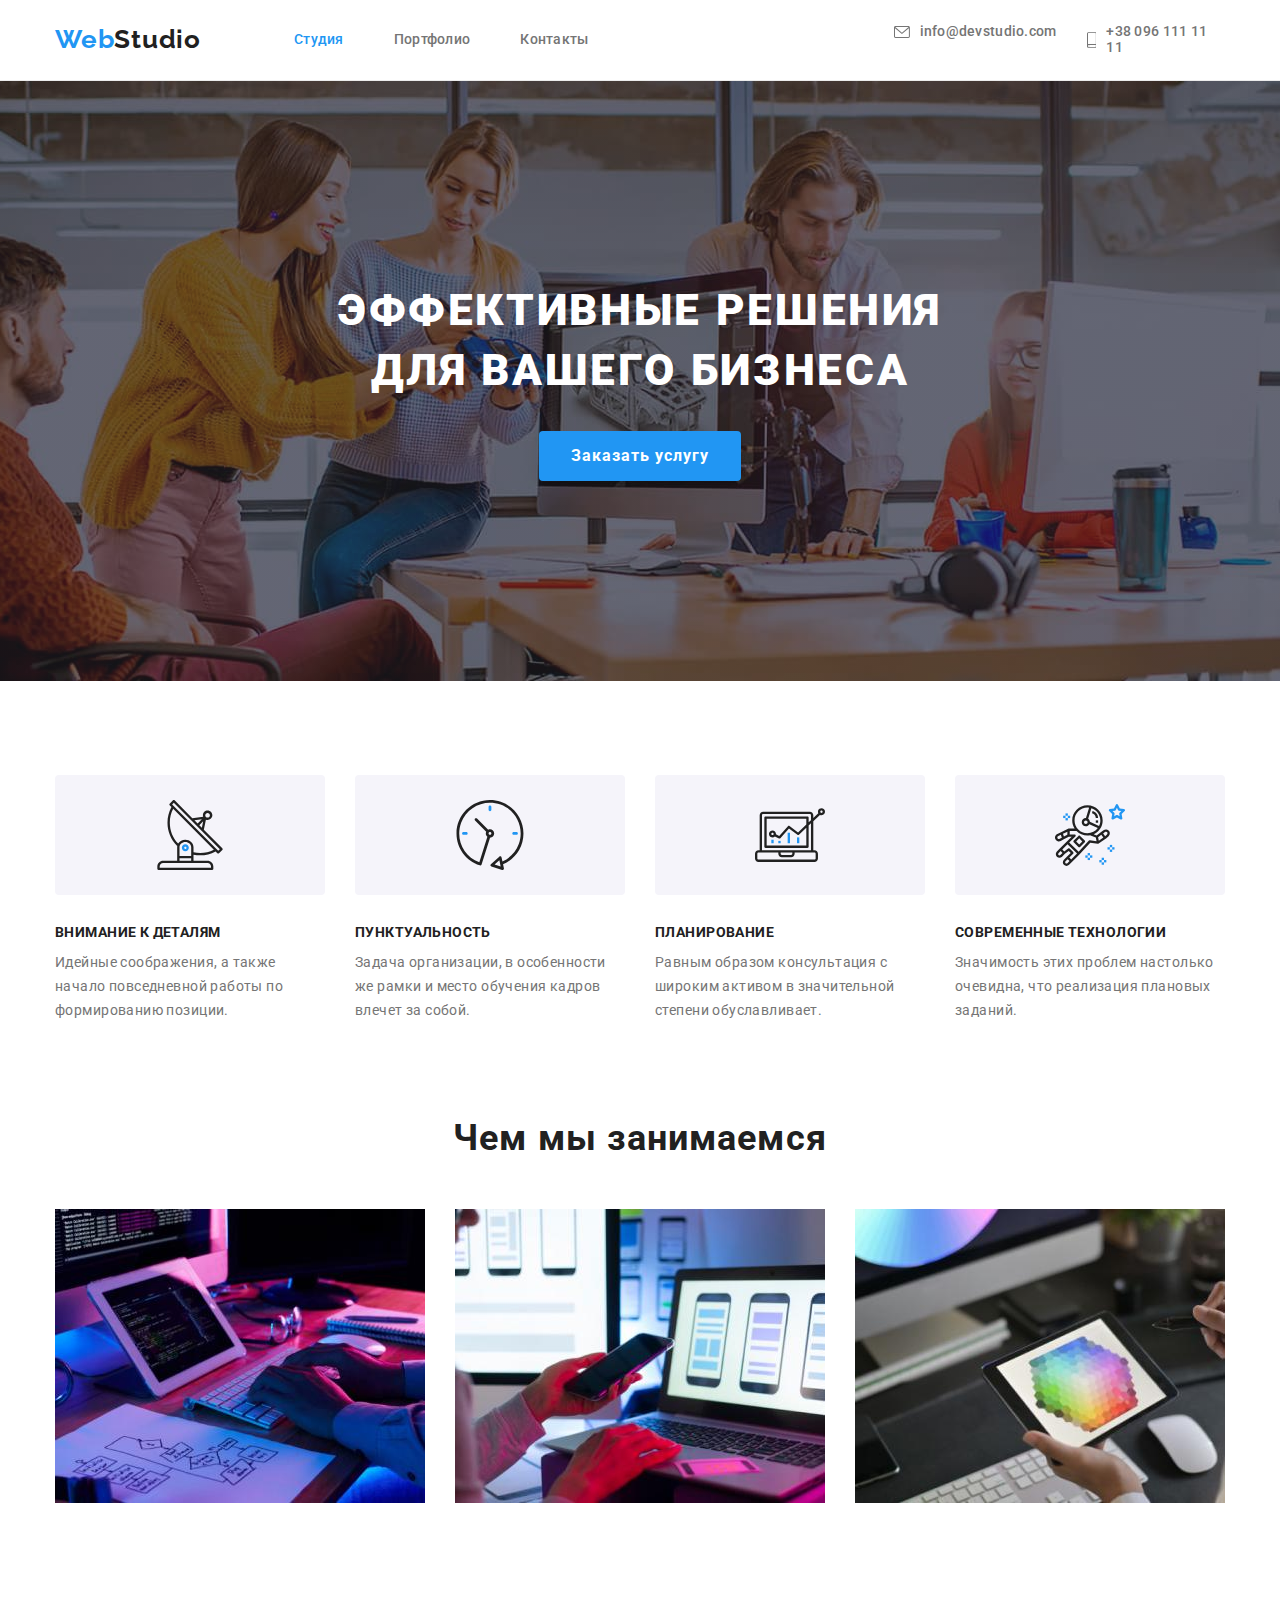
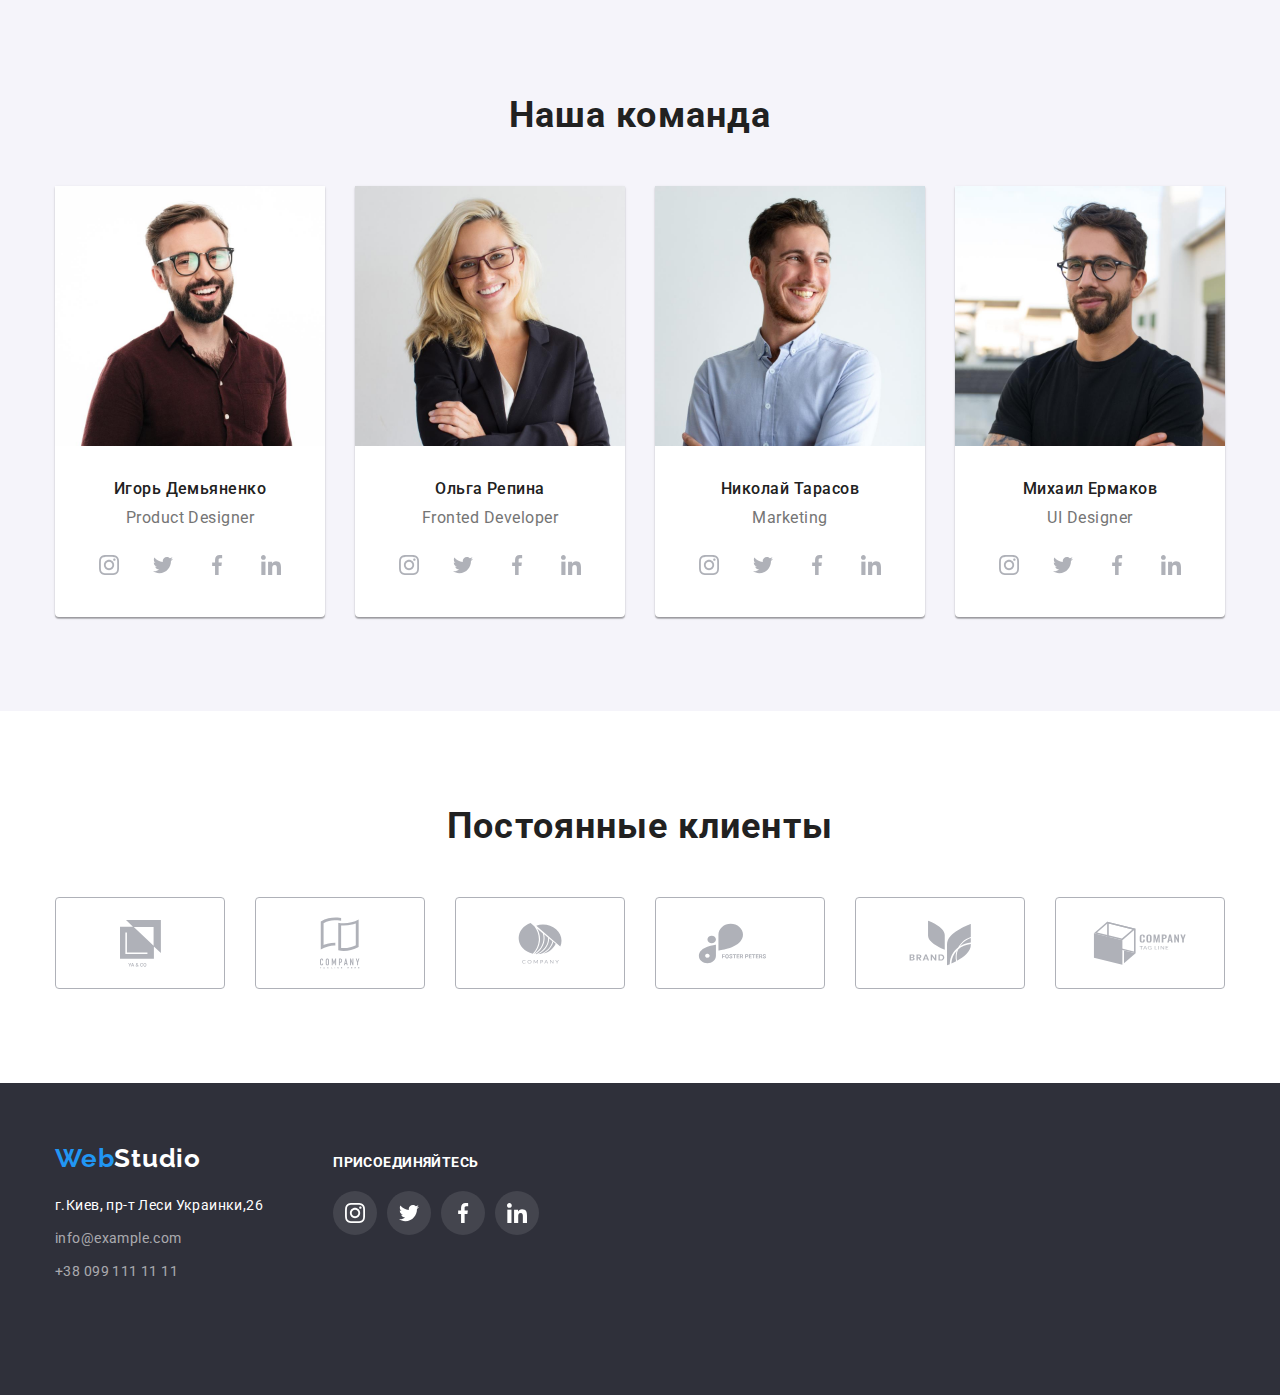
==== commit a6b14824: "end hw4" ====
--- a/index.html
+++ b/index.html
@@ -124,28 +124,28 @@
                     <ul class="social list">
                         <li class="social-item">
                             <a href="/" class="instagram social-link">
-                                <svg class="instagram-icon" width="20" height="20">
+                                <svg class="instagram-icon social-team" width="20" height="20">
                                     <use href="./images/icons.svg#icon-instagram"></use>
                                 </svg>
                             </a>
                         </li>
                         <li class="social-item">
                             <a href="/" class="twitter social-link">
-                                <svg class="twitter-icon" width="20" height="20">
+                                <svg class="twitter-icon social-team" width="20" height="20">
                                     <use href="./images/icons.svg#icon-twitter"></use>
                                 </svg>
                             </a>
                         </li>
                         <li class="social-item">
                             <a href="/" class="facebook social-link">
-                                <svg class="facebook" width="20" height="20">
+                                <svg class="facebook-icon social-team" width="20" height="20">
                                     <use href="./images/icons.svg#icon-facebook"></use>
                                 </svg>
                             </a>
                         </li>
                         <li class="social-item">
                             <a href="/" class="linkedin social-link" width="20" height="20">
-                                <svg class="linkedin" width="20" height="20">
+                                <svg class="linkedin-icon social-team" width="20" height="20">
                                     <use href="./images/icons.svg#icon-linkedin"></use>
                                 </svg>
                             </a>
@@ -161,28 +161,28 @@
                     <ul class="social list">
                         <li class="social-item">
                             <a href="/" class="instagram social-link">
-                                <svg class="instagram-icon" width="20" height="20">
+                                <svg class="instagram-icon social-team" width="20" height="20">
                                     <use href="./images/icons.svg#icon-instagram"></use>
                                 </svg>
                             </a>
                         </li>
                         <li class="social-item">
                             <a href="/" class="twitter social-link">
-                                <svg class="twitter-icon" width="20" height="20">
+                                <svg class="twitter-icon social-team" width="20" height="20">
                                     <use href="./images/icons.svg#icon-twitter"></use>
                                 </svg>
                             </a>
                         </li>
                         <li class="social-item">
                             <a href="/" class="facebook social-link">
-                                <svg class="facebook" width="20" height="20">
+                                <svg class="facebook-icon social-team" width="20" height="20">
                                     <use href="./images/icons.svg#icon-facebook"></use>
                                 </svg>
                             </a>
                         </li>
                         <li class="social-item">
                             <a href="/" class="linkedin social-link" width="20" height="20">
-                                <svg class="linkedin" width="20" height="20">
+                                <svg class="linkedin-icon social-team" width="20" height="20">
                                     <use href="./images/icons.svg#icon-linkedin"></use>
                                 </svg>
                             </a>
@@ -198,28 +198,28 @@
                     <ul class="social list">
                         <li class="social-item">
                             <a href="/" class="instagram social-link">
-                                <svg class="instagram-icon" width="20" height="20">
+                                <svg class="instagram-icon social-team" width="20" height="20">
                                     <use href="./images/icons.svg#icon-instagram"></use>
                                 </svg>
                             </a>
                         </li>
                         <li class="social-item">
                             <a href="/" class="twitter social-link">
-                                <svg class="twitter-icon" width="20" height="20">
+                                <svg class="twitter-icon social-team" width="20" height="20">
                                     <use href="./images/icons.svg#icon-twitter"></use>
                                 </svg>
                             </a>
                         </li>
                         <li class="social-item">
                             <a href="/" class="facebook social-link">
-                                <svg class="facebook" width="20" height="20">
+                                <svg class="facebook-icon social-team" width="20" height="20">
                                     <use href="./images/icons.svg#icon-facebook"></use>
                                 </svg>
                             </a>
                         </li>
                         <li class="social-item">
                             <a href="/" class="linkedin social-link" width="20" height="20">
-                                <svg class="linkedin" width="20" height="20">
+                                <svg class="linkedin-icon social-team" width="20" height="20">
                                     <use href="./images/icons.svg#icon-linkedin"></use>
                                 </svg>
                             </a>
@@ -235,28 +235,28 @@
                     <ul class="social list">
                         <li class="social-item">
                             <a href="/" class="instagram social-link">
-                                <svg class="instagram-icon" width="20" height="20">
+                                <svg class="instagram-icon social-team" width="20" height="20">
                                     <use href="./images/icons.svg#icon-instagram"></use>
                                 </svg>
                             </a>
                         </li>
                         <li class="social-item">
                             <a href="/" class="twitter social-link">
-                                <svg class="twitter-icon" width="20" height="20">
+                                <svg class="twitter-icon social-team" width="20" height="20">
                                     <use href="./images/icons.svg#icon-twitter"></use>
                                 </svg>
                             </a>
                         </li>
                         <li class="social-item">
                             <a href="/" class="facebook social-link">
-                                <svg class="facebook" width="20" height="20">
+                                <svg class="facebook-icon social-team" width="20" height="20">
                                     <use href="./images/icons.svg#icon-facebook"></use>
                                 </svg>
                             </a>
                         </li>
                         <li class="social-item">
                             <a href="/" class="linkedin social-link" width="20" height="20">
-                                <svg class="linkedin" width="20" height="20">
+                                <svg class="linkedin-icon social-team" width="20" height="20">
                                     <use href="./images/icons.svg#icon-linkedin"></use>
                                 </svg>
                             </a>
@@ -272,42 +272,42 @@
                 <ul class="clients list">
                     <li class="clients-item">
                         <a href="/" class="clients-icons">
-                            <svg class="client1" width="41" height="47">
+                            <svg class="client1 icon-client" width="41" height="47">
                               <use href="./images/icons.svg#icon-client1"></use>
                             </svg>
                         </a>
                     </li>
                     <li class="clients-item">
                         <a href="/" class="clients-icons">
-                            <svg class="client2" width="40" height="52">
+                            <svg class="client2 icon-client" width="40" height="52">
                               <use href="./images/icons.svg#icon-client2"></use>
                             </svg>
                         </a>
                     </li>
                     <li class="clients-item">
                         <a href="/" class="clients-icons">
-                            <svg class="client3" width="44" height="42">
+                            <svg class="client3 icon-client" width="44" height="42">
                               <use href="./images/icons.svg#icon-client3"></use>
                             </svg>
                         </a>
                     </li>
                     <li class="clients-item">
                         <a href="/" class="clients-icons">
-                            <svg class="client4" width="85" height="41">
+                            <svg class="client4 icon-client" width="85" height="41">
                               <use href="./images/icons.svg#icon-client4"></use>
                             </svg>
                         </a>
                     </li>
                     <li class="clients-item">
                         <a href="/" class="clients-icons">
-                            <svg class="client5" width="63" height="46">
+                            <svg class="client5 icon-client" width="63" height="46">
                               <use href="./images/icons.svg#icon-client5"></use>
                             </svg>
                         </a>
                     </li>
                     <li class="clients-item">
                         <a href="/" class="clients-icons">
-                            <svg class="client6" width="94" height="44">
+                            <svg class="client6 icon-client" width="94" height="44">
                               <use href="./images/icons.svg#icon-client6"></use>
                             </svg>
                         </a>
--- a/css/styles.css
+++ b/css/styles.css
@@ -6,6 +6,7 @@
 /* колір фону 1 - #E5E5E5 */
 /* колір фону 2 - #F5F4FA */
 /* колір фону herofooter - #2F303A */
+/* колір іконки - #AFB1B8 */
 /* шрифти - Roboto, Raleway */
 
 :root {
@@ -17,6 +18,7 @@
     --primary-bg-color: #E5E5E5;
     --secondary-bg-color:#F5F4FA;
     --hero-bg-color:#2F303A;
+    --icon-color: #AFB1B8;
 }
 .visually-hidden {
     position: absolute;
@@ -113,20 +115,14 @@
 .contactinfo {
     display: inline-flex;
     align-items: center;
+    color: var(--secondary-text-color);
 }
 .email-icon,
 .tel-icon {
     margin-right: 10px;
-    fill:#757575;
-}
-.email-icon:hover,
-.email-icon:focus {
-    fill:var(--accent-color);
-}
-.tel-icon:hover,
-.tel-icon:focus {
-    fill: var(--accent-color);
-}
+    fill: currentColor;
+}
+
 .contact > .contact-item:not(:last-child) {
     margin-right: 30px;
 }
@@ -240,6 +236,7 @@
     padding-left: 100px;
     padding-right: 100px;
     margin-bottom: 30px;
+    border-radius: 4px;
 }
 /* about us */
 .about-us {
@@ -304,11 +301,20 @@
     justify-content: center;
     width: 44px;
     height: 44px;
+    border-radius: 50%;
+    color: var(--icon-color);
 }
 .social-item:not(:first-child) {
     margin-left: 10px;
 }
-
+.social-link:hover,
+.social-link:focus {
+    background-color: var(--accent-color);
+    color: var(--mainwhite-color);
+}
+.social-team {
+    fill: currentColor;
+}
 /* Clients */
 
 .clients-title {
@@ -323,19 +329,28 @@
     display: flex;
     justify-content: center;
 }
-.clients-item {
-    display: flex;
-    align-items: center;
-    justify-content: center;
+
+.clients-icons {
+    color: var(--icon-color);
+    border: 1px solid #AFB1B8;
+    border-radius: 4px;
     width: 170px;
     height: 92px;
-    border: 1px solid #AFB1B8;
-    border-radius: 4px;
+    display: flex;
+    align-items: center;
+    justify-content: center;
+}
+.clients-icons:hover,
+.clients-icons:focus {
+    color: var(--accent-color);
+    border-color: var(--accent-color);
 }
 .clients-item:not(:first-child) {
     margin-left: 30px;
 }
-
+.icon-client {
+    fill: currentColor;
+}
 /* Footer */
 
 .footer {
@@ -401,8 +416,15 @@
     background-color: rgba(255, 255, 255, 0.1);
     border-radius: 50%;
 }
+.footer-social-link:hover,
+.footer-social-link:focus {
+    background-color: var(--accent-color);
+}
 .footer-social-items:not(:first-child) {
     margin-left: 10px;
+}
+.social-icon {
+    fill:currentColor;
 }
 /* Portfolio */
 
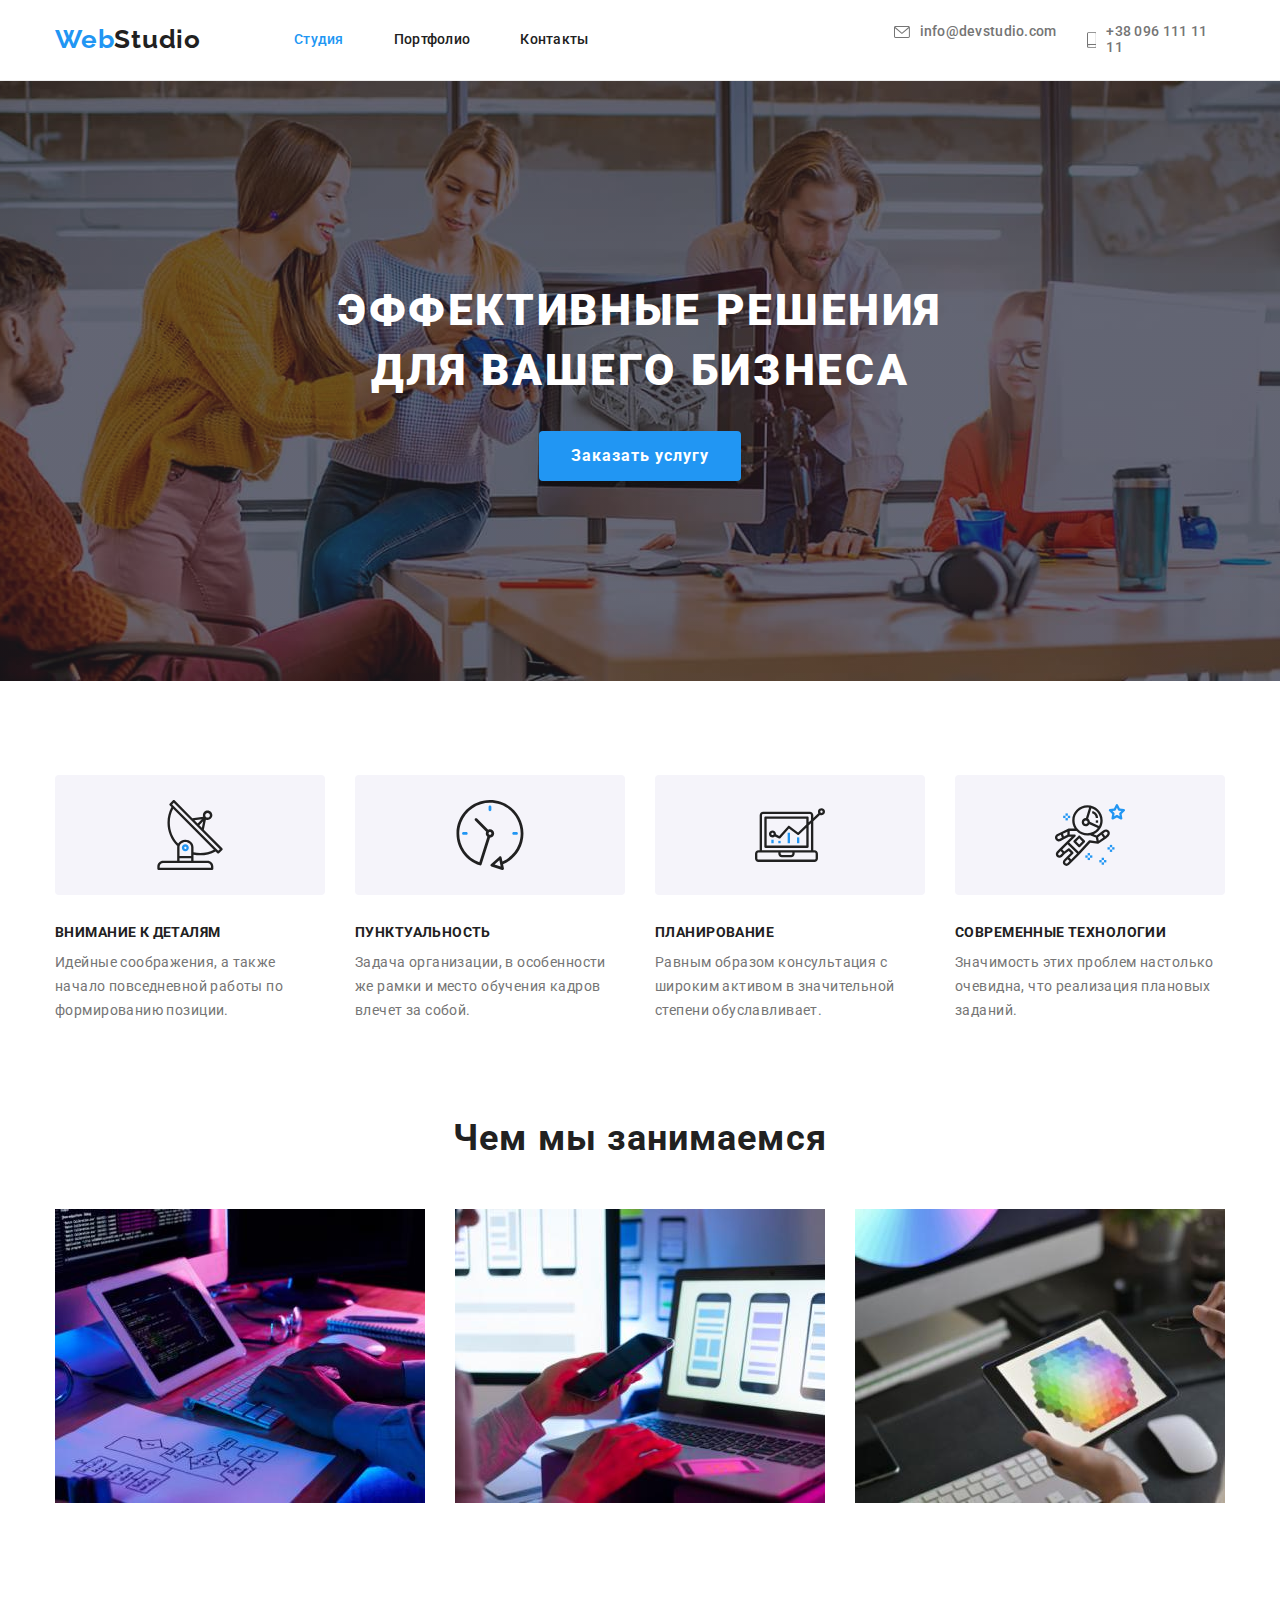
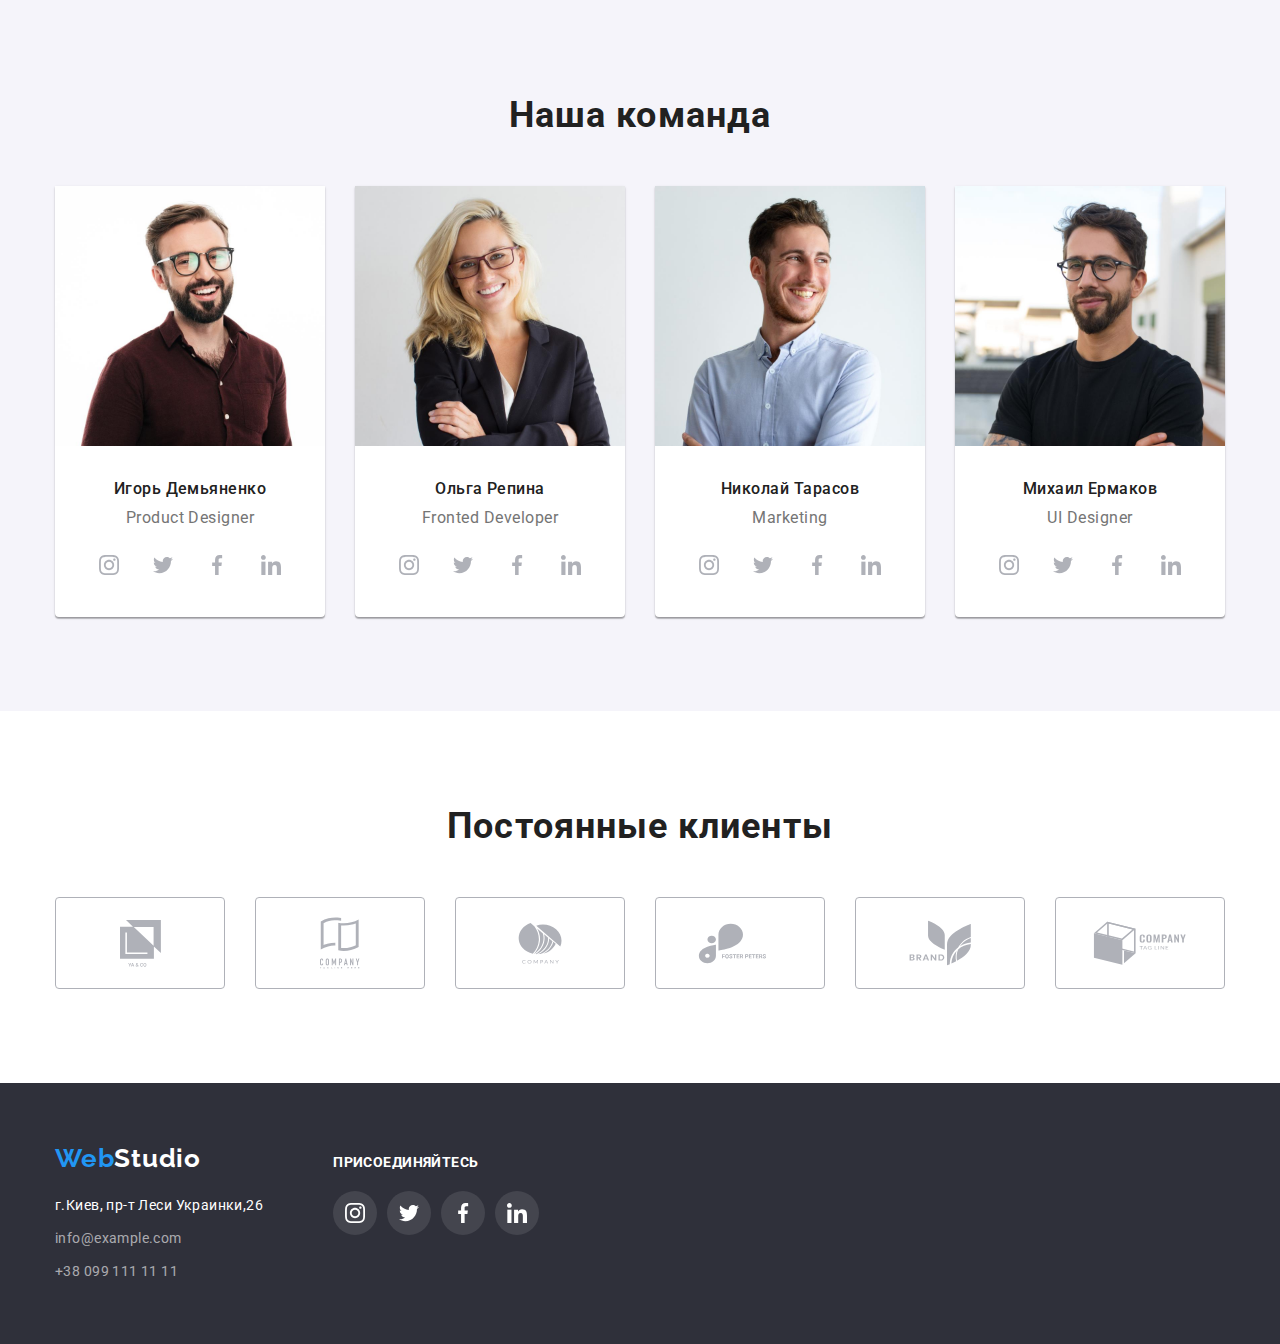
==== commit cb4b25f7: "end hw4" ====
--- a/index.html
+++ b/index.html
@@ -18,7 +18,7 @@
     <header class="header">
         <div class="container">
         <div class="nav-container">
-            <a href="#hero" class="logo" lang="en"><span class="bluelogo">Web</span>Studio</a>
+            <a href="/" class="logo" lang="en"><span class="bluelogo">Web</span>Studio</a>
         <nav class="navigation">
             <ul class="navigation-items list">
                 <li class="nav-item"><a href="#hero" class="navigation-link current contactinfo">Студия</a></li>
@@ -322,7 +322,7 @@
     <footer class="footer" id="contacts">
         <div class="footer-box container">
           <div class="contacts-container">
-          <a href="../index.html" class="logofooter"><span class="bluelogo">Web</span>Studio</a>
+          <a href="./index.html" class="logofooter"><span class="bluelogo">Web</span>Studio</a>
           <address class="address">
               <ul class="address list">
                   <li class="address-item">
--- a/css/styles.css
+++ b/css/styles.css
@@ -115,7 +115,6 @@
 .contactinfo {
     display: inline-flex;
     align-items: center;
-    color: var(--secondary-text-color);
 }
 .email-icon,
 .tel-icon {
@@ -230,11 +229,10 @@
 .benefits-icon {
     display: flex;
     justify-content: center;
+    align-items: center;
     background-color: var(--secondary-bg-color);
-    padding-top: 25px;
-    padding-bottom: 25px;
-    padding-left: 100px;
-    padding-right: 100px;
+    width: 270px;
+    height: 120px;
     margin-bottom: 30px;
     border-radius: 4px;
 }
@@ -401,7 +399,6 @@
 }
 .join-container {
     padding-top: 12px;
-    padding-bottom: 100px;
     margin-left: 70px;
 }
 .footer-social {
